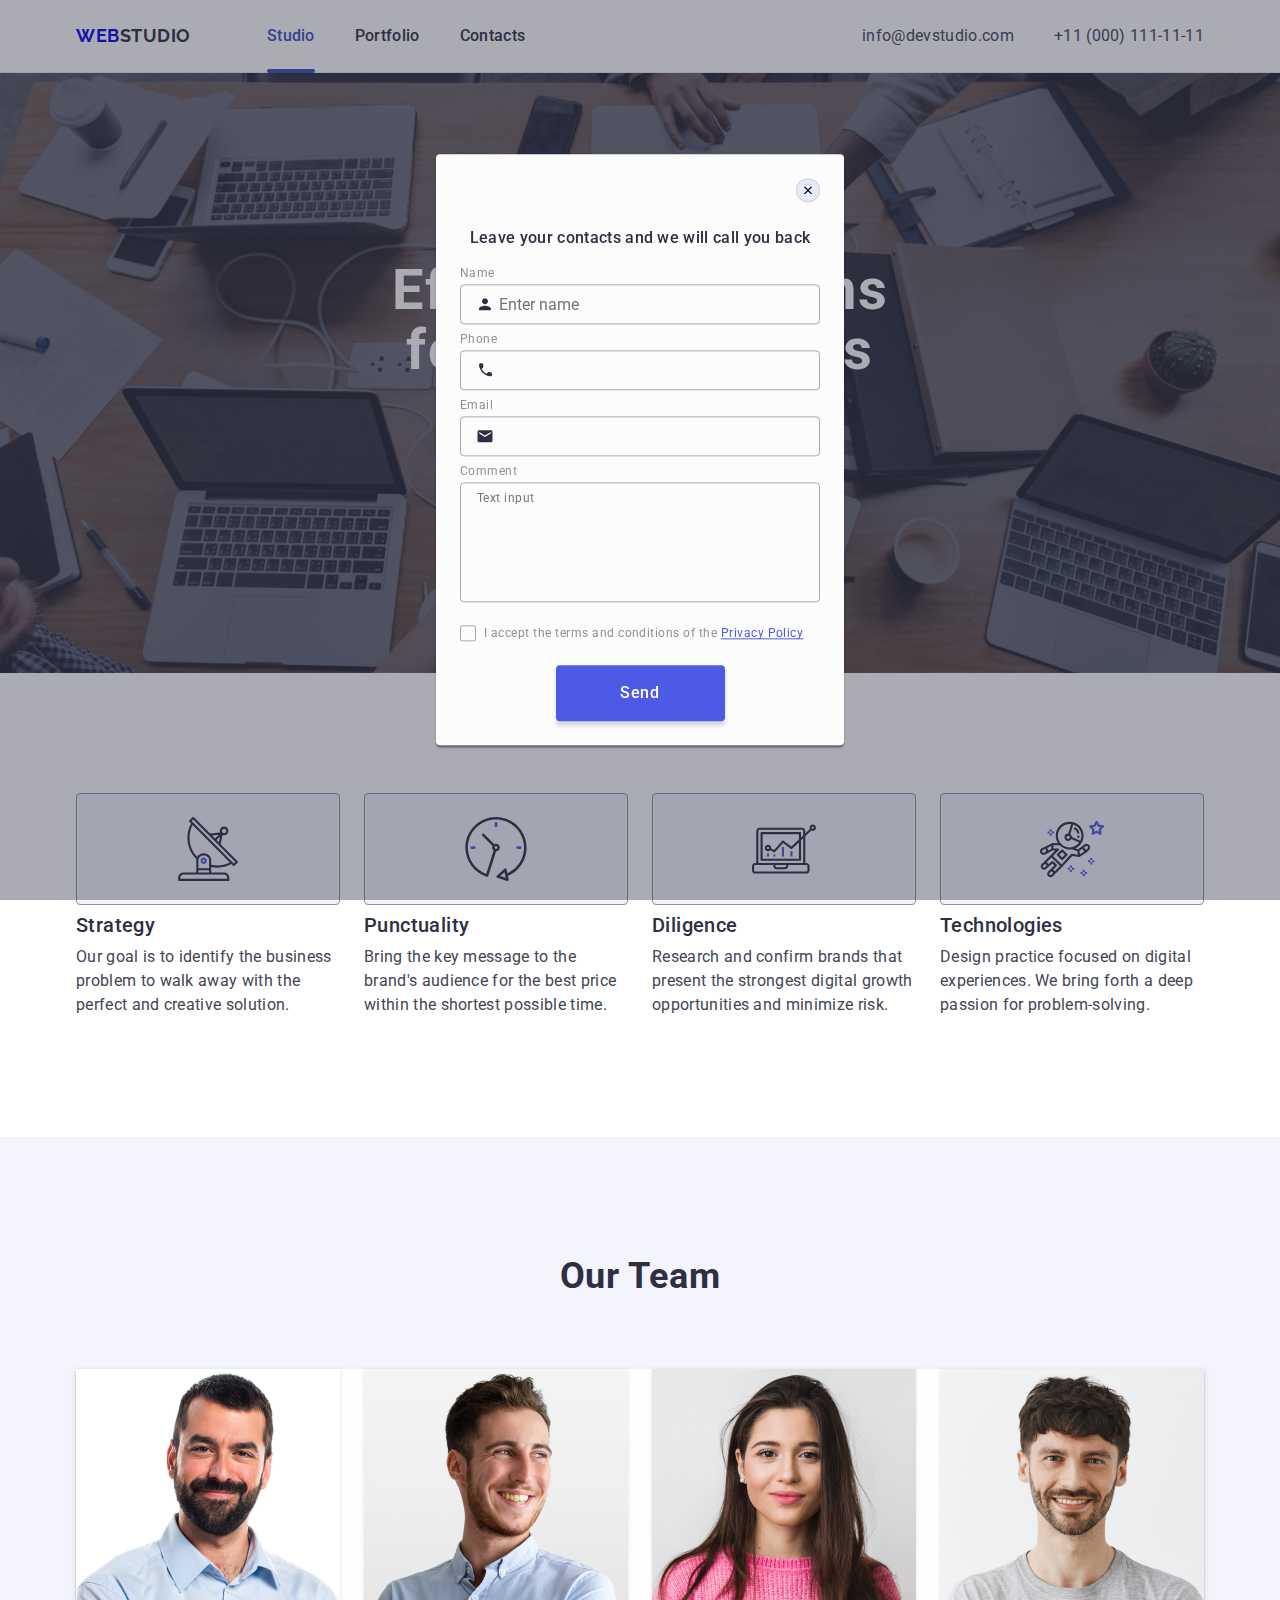
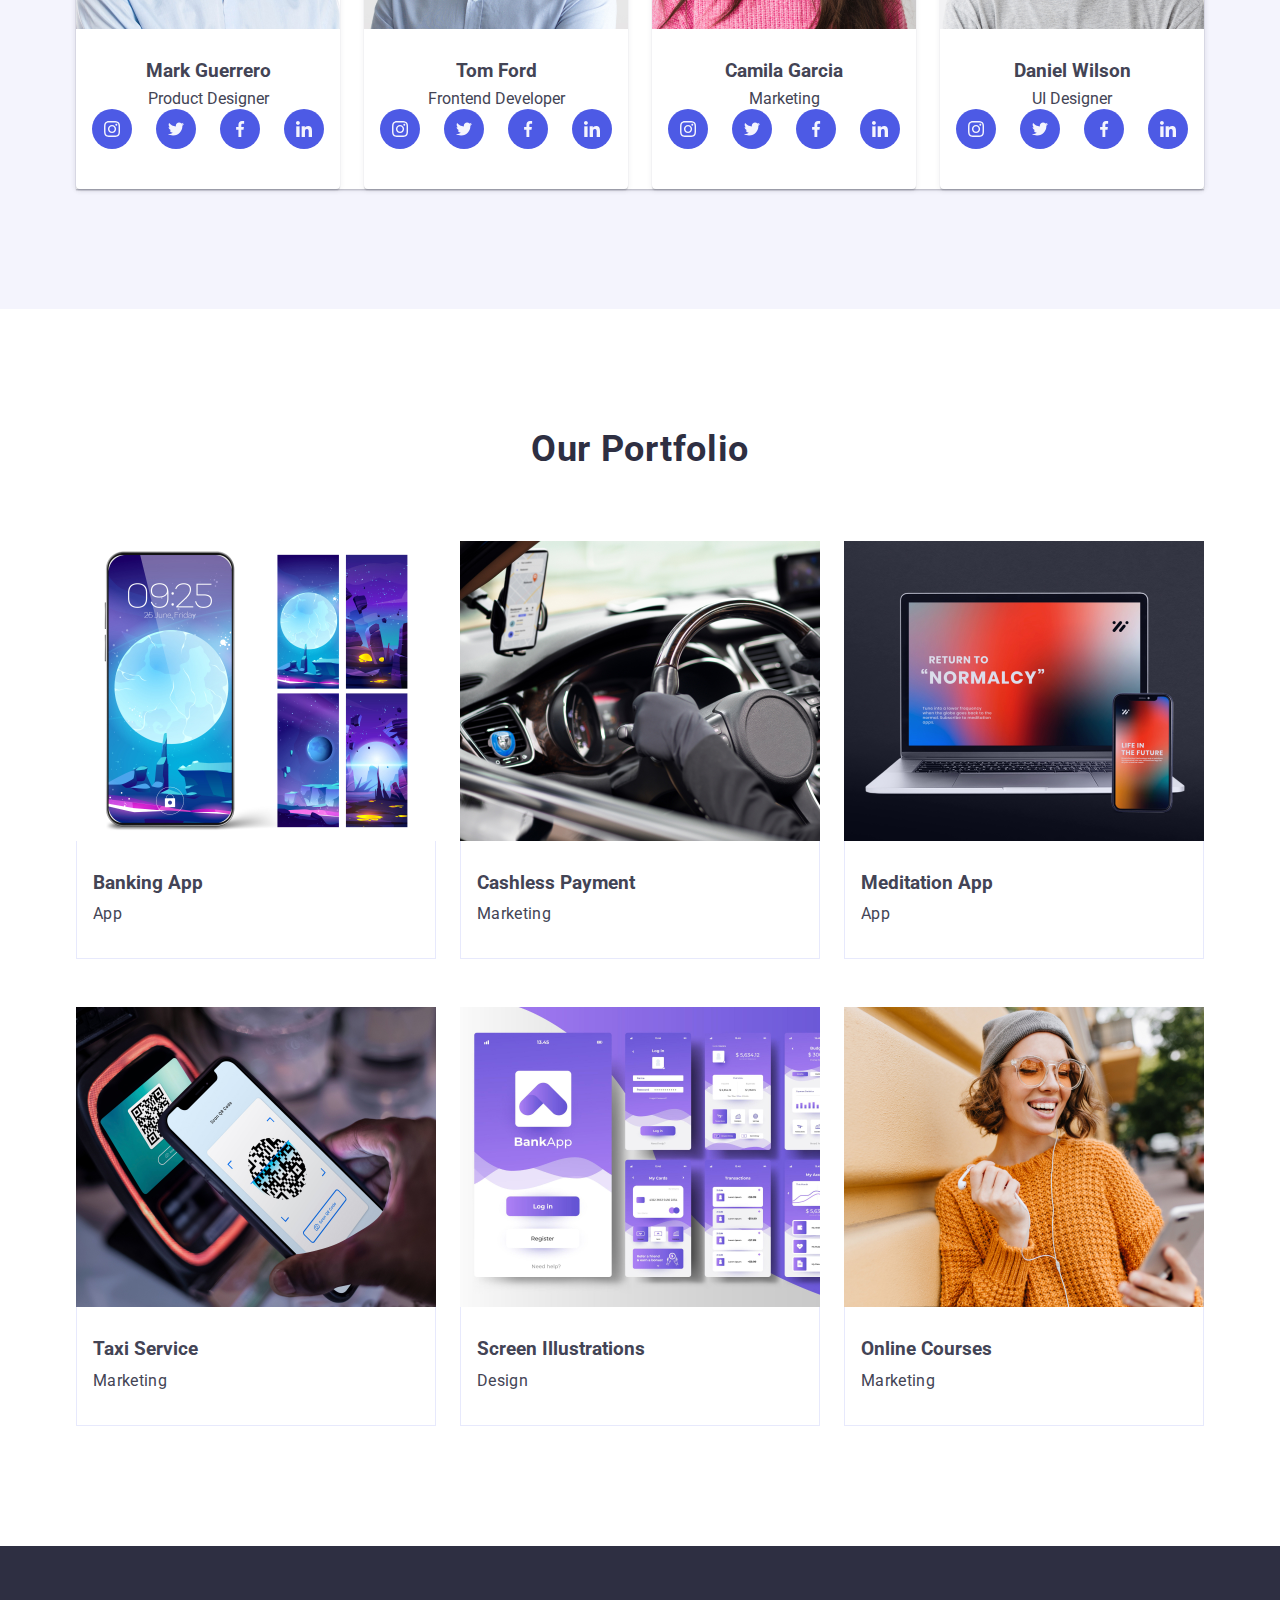
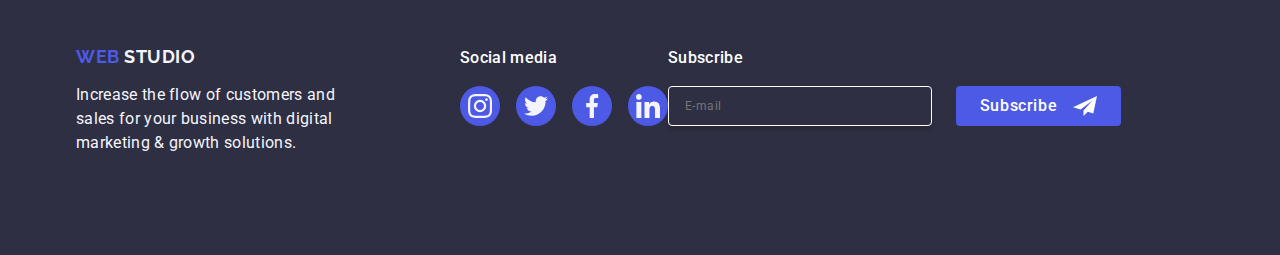
==== index.html @ 5cc7079e "Initial commit" ====
<!DOCTYPE html>
<html lang="en">
<head>
    <meta charset="UTF-8">
    <meta name="viewport" content="width=device-width, initial-scale=1.0">
    <title>WebStudio</title>
    <link rel="stylesheet" href="https://cdn.jsdelivr.net/npm/modern-normalize@2.0.0/modern-normalize.min.css">
    <link rel="stylesheet" href="https://cdnjs.cloudflare.com/ajax/libs/modern-normalize/2.0.0/modern-normalize.min.css"
        integrity="sha512-4xo8blKMVCiXpTaLzQSLSw3KFOVPWhm/TRtuPVc4WG6kUgjH6J03IBuG7JZPkcWMxJ5huwaBpOpnwYElP/m6wg=="
        crossorigin="anonymous" referrerpolicy="no-referrer" />
        <link rel="stylesheet" href="https://cdnjs.cloudflare.com/ajax/libs/modern-normalize/2.0.0/modern-normalize.min.css"
            integrity="sha512-4xo8blKMVCiXpTaLzQSLSw3KFOVPWhm/TRtuPVc4WG6kUgjH6J03IBuG7JZPkcWMxJ5huwaBpOpnwYElP/m6wg=="
            crossorigin="anonymous" referrerpolicy="no-referrer" />
    <link rel="stylesheet" href="./css/styles.css">
    <link rel="preconnect" href="https://fonts.googleapis.com">
    <link rel="preconnect" href="https://fonts.gstatic.com" crossorigin>
    <link href="https://fonts.googleapis.com/css2?family=Raleway:wght@700&family=Roboto:wght@400;500;700&display=swap"
        rel="stylesheet">
</head>
<body>
    <header class="header">
        <div class="container header-container">
        <nav class="header-navigation">
            <a class="logo" href="./index.html">Web<span class="header-logo">Studio</span></a>
            <ul class="nav-list">
                <li><a  class="nav-link current" href="./index.html">Studio</a></li>
                <li><a class="nav-link" href="">Portfolio</a></li>
                <li><a class="nav-link" href="">Contacts</a></li>
            </ul>
        </nav>
        <address class="address">
            <ul class="address-list">
                <li><a class="address-link" href="mailto:info@devstudio.com">info@devstudio.com</a></li>
                <li><a class="address-link" href="tel:+110001111111">+11 (000) 111-11-11</a></li>
            </ul>
        </address>
    </div>
    </header>

    <main>
    <section class="hero">
        <div class="container">
            <h1 class="hero-title">Effective Solutions
                 for Your Business</h1>
            <button type="button" style="cursor: pointer;" class="hero-button">Order Service</button>
            </div>
    </section>
    <section class="features">
        <div class="container">
    <h2 class="visually-hidden">Features</h2>
    <!--Compani discription-->
        <ul class="features-list">
            <li class="features-item">
                <div class="features-icon">
                <svg class="icon-features" width="64" height="64">
                    <use href="./images/icomoon/icons.svg#icon-antenna-1">
                    </use>
                </svg>
                </div>
                <h3 class="features-subtitle">Strategy</h3>
                <p class="features-item-text">Our goal is to identify the business
                problem to walk away with the perfect and creative solution.</p>
            </li>
        
            <li class="features-item">
                <div class="features-icon">
                     <svg class="icon-features" width="64" height="64">
                     <use href="./images/icomoon/icons.svg#icon-clock-1">
                     </use>
                     </svg>
                </div>
                <h3 class="features-subtitle">Punctuality</h3>
                <p class="features-item-text">Bring the key message to the brand's audience for the best price within the shortest possible time.</p>
            </li>
            <li class="features-item">
                <div class="features-icon">
                      <svg class="icon-features" width="64" height="64">
                     <use href="./images/icomoon/icons.svg#icon-diagram-1">
                     </use>
                     </svg>
                </div>
                <h3 class="features-subtitle">Diligence</h3>
                <p class="features-item-text">Research and confirm brands that present the strongest digital growth opportunities and minimize risk.</p>
            </li>
            <li class="features-item">
                <div class="features-icon">
                    <svg class="icon-features" width="64" height="64">
                <use href="./images/icomoon/icons.svg#icon-astronaut-1">
                </use>
            </svg>
            </div>
            <h3 class="features-subtitle">Technologies</h3>
        <p class="features-item-text">Design practice focused on digital experiences. We bring forth a deep passion for problem-solving.</p>
    </li>
    </ul>
    </div>
    </section>

    <section class="our-team" >
        <div class="container">
    <h2 class="our-team-subtitle">Our Team</h2>
    <ul class="team-list">
    <li class="team-item"> 
        <img src="./images/img1.jpg" 
        alt="product-designer" 
        width=264
        class="team-image">
        <div class="ot-title">
    <h3 class="team-subtitle">Mark Guerrero</h3>
    <p class="team-text">Product Designer</p>
    <ul class="our-team-icon">
        <li class="link-icon">
            <a class="icon" href="">
                <svg class="team-icon" width="16" height="16">
                    <use class="team-icon-wrap" href="./images/icomoon/icons.svg#icon-instagram">
                    </use>
                </svg>
            </a>
        </li>
        <li class="link-icon">
            <a class="icon" href="">
                <svg class="team-icon" width="16" height="16">
                    <use class="team-icon-wrap" href="./images/icomoon/icons.svg#icon-twitter-21">
                    </use>
                </svg>
            </a>
        </li>
        <li class="link-icon">
            <a class="icon" href="">
                <svg class="team-icon" width="16" height="16">
                    <use class="team-icon-wrap" href="./images/icomoon/icons.svg#icon-facebook">
                    </use>
                </svg>
            </a>
        </li>
        <li class="link-icon">
            <a class="icon" href="">
                <svg class="team-icon" width="16" height="16">
                    <use class="team-icon-wrap" href="./images/icomoon/icons.svg#icon-linkedin">
                    </use>
                </svg>
            </a>
        </li>
        
    </ul>
        </div>
    </li>
    <li class="team-item">
         <img src="./images/img2.jpg" 
         alt="frontend-developer"
          width=264
          class="team-image">
        <div class="ot-title">
        <h3 class="team-subtitle">Tom Ford</h3>
        <p class="team-text">Frontend Developer</p>
        <ul class="our-team-icon">
            <li class="link-icon">
                <a class="icon" href="">
                    <svg class="team-icon" width="16" height="16">
                        <use class="team-icon-wrap" href="./images/icomoon/icons.svg#icon-instagram">
                        </use>
                    </svg>
                </a>
            </li>
            <li class="link-icon">
                <a class="icon" href="">
                    <svg class="team-icon" width="16" height="16">
                        <use class="team-icon-wrap" href="./images/icomoon/icons.svg#icon-twitter-21">
                        </use>
                    </svg>
                </a>
            </li>
            <li class="link-icon">
                <a class="icon" href="">
                    <svg class="team-icon" width="16" height="16">
                        <use class="team-icon-wrap" href="./images/icomoon/icons.svg#icon-facebook">
                        </use>
                    </svg>
                </a>
            </li>
            <li class="link-icon">
                <a class="icon" href="">
                    <svg class="team-icon" width="16" height="16">
                        <use class="team-icon-wrap" href="./images/icomoon/icons.svg#icon-linkedin">
                        </use>
                    </svg>
                </a>
            </li>
        </ul>
        </div>
    </li>
    <li class="team-item"> 
        <img src="./images/img3.jpg" 
        alt="marketing"
         width=264
         class="team-image">
        <div class="ot-title">
        <h3 class="team-subtitle">Camila Garcia</h3>
        <p class="team-text">Marketing</p>
        <ul class="our-team-icon">
            <li class="link-icon">
                <a class="icon" href="">
                    <svg class="team-icon" width="16" height="16">
                        <use class="team-icon-wrap" href="./images/icomoon/icons.svg#icon-instagram">
                        </use>
                    </svg>
                </a>
            </li>
            <li class="link-icon">
                <a class="icon" href="">
                    <svg class="team-icon" width="16" height="16">
                        <use class="team-icon-wrap" href="./images/icomoon/icons.svg#icon-twitter-21">
                        </use>
                    </svg>
                </a>
            </li>
            <li class="link-icon">
                <a class="icon" href="">
                    <svg class="team-icon" width="16" height="16">
                        <use class="team-icon-wrap" href="./images/icomoon/icons.svg#icon-facebook">
                        </use>
                    </svg>
                </a>
            </li>
            <li class="link-icon">
                <a class="icon" href="">
                    <svg class="team-icon" width="16" height="16">
                        <use class="team-icon-wrap" href="./images/icomoon/icons.svg#icon-linkedin">
                        </use>
                    </svg>
                </a>
            </li>
        </ul>
        </div>
    </li>
    
    <li class="team-item">
         <img src="./images/img4.jpg"
          alt="ui-designer" 
          width=264
          class="team-image">
        <div class="ot-title">
        <h3 class="team-subtitle">Daniel Wilson</h3>
        <p class="team-text">UI Designer</p>
        <ul class="our-team-icon">
            <li class="link-icon">
                <a class="icon" href="">
                    <svg class="team-icon" width="16" height="16">
                        <use class="team-icon-wrap" href="./images/icomoon/icons.svg#icon-instagram">
                        </use>
                    </svg>
                </a>
            </li>
            <li class="link-icon">
                <a class="icon" href="">
                    <svg class="team-icon" width="16" height="16">
                        <use class="team-icon-wrap" href="./images/icomoon/icons.svg#icon-twitter-21">
                        </use>
                    </svg>
                </a>
            </li>
            <li class="link-icon">
                <a class="icon" href="">
                    <svg class="team-icon" width="16" height="16">
                        <use class="team-icon-wrap" href="./images/icomoon/icons.svg#icon-facebook">
                        </use>
                    </svg>
                </a>
            </li>
            <li class="link-icon">
                <a class="icon" href="">
                    <svg class="team-icon" width="16" height="16">
                        <use class="team-icon-wrap" href="./images/icomoon/icons.svg#icon-linkedin">
                        </use>
                    </svg>
                </a>
            </li>
        </ul>
        </div>
    </li>
</ul>
</div>
    </section>

<section class="our-portfolio">
    <div class="container">
    <h2 class="our-portfolio-subtitle">Our Portfolio</h2>
    <ul class="portfolio-list">
        <li class="portfolio-item">
            <div class="overlay-payment">
            <img src="./images/img-1.jpg" 
            alt="app1" width=360 height=300 class="portfolio-image">
            <p class="overlay">
            14 Stylish and User-Friendly App Design Concepts · Task Manager App · Calorie Tracker App · 
            Exotic Fruit Ecommerce App ·
            Cloud Storage App
            </p>
            </div>
            <div class="op-title">
            <h3 class="portfolio-subtitle">Banking App</h3>
            <p class="portfolio-text">App</p>
            </div>
        </li>
        <li class="portfolio-item">
            <div class="overlay-payment">
            <img src="./images/img-2.jpg"
             alt="marketing1" width=360 height=300 class="portfolio-image">
             <p class="overlay">
                14 Stylish and User-Friendly App Design Concepts · Task Manager App · Calorie Tracker App ·
                Exotic Fruit Ecommerce App ·
                Cloud Storage App
            </p>
            </div>
             <div class="op-title">
             <h3 class="portfolio-subtitle">Cashless Payment</h3>
            <p class="portfolio-text">Marketing</p>
            </div>
        </li>
        <li class="portfolio-item">
        <div class="overlay-payment">
            <img src="./images/img-3.jpg" alt="app2" 
            width=360 height=300 class="portfolio-image">
            <p class="overlay">
                14 Stylish and User-Friendly App Design Concepts · Task Manager App · Calorie Tracker App ·
                Exotic Fruit Ecommerce App ·
                Cloud Storage App
            </p>
            </div>
            <div class="op-title">
            <h3 class="portfolio-subtitle">Meditation App</h3>
            <p class="portfolio-text">App</p>
            </div>
        </li>
        <li class="portfolio-item">
            <div class="overlay-payment">
            <img src="./images/img-4.jpg" alt="marketing2"
             width=360 height=300 class="portfolio-image">
             <p class="overlay">
            14 Stylish and User-Friendly App Design Concepts · Task Manager App · Calorie Tracker App ·
            Exotic Fruit Ecommerce App ·
            Cloud Storage App
        </p>
        </div>
             <div class="op-title">
             <h3 class="portfolio-subtitle">Taxi Service</h3>
            <p class="portfolio-text">Marketing</p>
            </div>
        </li>
        <li class="portfolio-item">
            <div class="overlay-payment">
            <img src="./images/img-5.jpg" 
            alt="design" width=360 height=300 class="portfolio-image">
            <p class="overlay">
            14 Stylish and User-Friendly App Design Concepts · Task Manager App · Calorie Tracker App ·
            Exotic Fruit Ecommerce App ·
            Cloud Storage App
        </p>
        </div>
            <div class="op-title">
            <h3 class="portfolio-subtitle">Screen Illustrations</h3>
            <p class="portfolio-text">Design</p>
        </div>
        </li>
        <li class="portfolio-item">
            <div class="overlay-payment">
            <img src="./images/img.jpg"
             alt="marketing3" width=360 height=300 class="portfolio-image">
             <p class="overlay">
            14 Stylish and User-Friendly App Design Concepts · Task Manager App · Calorie Tracker App ·
            Exotic Fruit Ecommerce App ·
            Cloud Storage App
        </p>
        </div>
             <div class="op-title">
             <h3 class="portfolio-subtitle">Online Courses</h3>
            <p class="portfolio-text">Marketing</p>
        </div>
        </li>
    </ul>
    </div>
</section>
    </main>

    <footer class="footer">
        <div class="container footer-container">
            <div class="f-container">
        <a href="./index.html" 
        class="footer-logo">Web <span class="footer-logo-web">Studio</span></a>
        <p class="footer-text">Increase the flow of customers 
            and sales for your business with 
            digital marketing & growth solutions.</p>
            </div>
<div class="container-footer">
    <p class="footer-text-two">Social media</p>
    <ul class="footer-list">
        <li class="footer-item">
            <a class="footer-item-icon" href="">
<svg class="footer-icon" width="24" height="24">
    <use href="./images/icomoon/icons.svg#icon-instagram">
    </use>
</svg>
 </a>
</li>
    <li class="footer-item">
        <a class="footer-item-icon" href="">
            <svg class="footer-icon" width="24" height="24">
                <use href="./images/icomoon/icons.svg#icon-twitter-21">
                </use>
            </svg>
        </a>
    </li>
        <li class="footer-item">
            <a class="footer-item-icon" href="">
                <svg class="footer-icon" width="24" height="24">
                    <use href="./images/icomoon/icons.svg#icon-facebook">
                    </use>
                </svg>
            </a>
        </li>
            <li class="footer-item">
                <a class="footer-item-icon" href="">
                    <svg class="footer-icon" width="24" height="24">
                        <use href="./images/icomoon/icons.svg#icon-linkedin">
                        </use>
                    </svg>
                </a>
            </li>

    </ul>
</div>
<div class="footer-subscribe">
    <p class="footer-text-three">Subscribe</p>
    <form class="footer-form">
        <label for="email" class="footer-label">
            <input 
            type="email"
            name="email"
            class="footer-input"
            id="email"
            placeholder="E-mail">
        </label>
        <button type="submit" class="footer-btn">Subscribe
            <svg class="footer-frame-icon" width="24" height="24">
                <use href="./images/icomoon/icons.svg#icon-Frame-3"></use>
            </svg>
        </button>
    </form>
</div>
</div>
    </footer>
<div class="backdrop is-open">
    <div class="modal">
        <button type="button" class="modal-close">
            <svg class="modal-close-icon" width="8" height="8">
                <use href="./images/icomoon/icons.svg#icon-close">
                </use>
            </svg>
        </button>
        <p class="modal-title title">Leave your contacts and we will call you back</p>
        <form class="modal-form">
            <div class="modal-field">
            <label for="user-name" class="modal-label">Name</label>
            <div class="modal-field-wrap">
            <input 
            type="text" 
            name="user-name" 
            class="modal-input" 
            placeholder="Enter name"
            required
            id="user-name"
            />
            <svg class="modal-icon" width="18" height="24">
                <use href="./images/icomoon/icons.svg#icon-person"></use>
            </svg>
            </div>
        </div>
        <div class="modal-field">
            <label for="tel" class="modal-label">Phone</label>
            <div class="modal-field-wrap">
            <input 
             type="text" 
            name="user-tel" 
            class="modal-input" 
            required
            id="tel"
            />
            <svg class="modal-icon" width="18" height="24">
                <use href="./images/icomoon/icons.svg#icon-phone"></use>
            </svg>
            </div>
            </div>
            <div class="modal-field">
                <label for="email" class="modal-label">Email</label>
            <div class="modal-field-wrap">
                <input 
            type="email" 
            name="user-email" 
            class="modal-input" 
            id="user-email"
            />
            <svg class="modal-icon" width="18" height="24">
                <use href="./images/icomoon/icons.svg#icon-email"></use>
            </svg>
            </div>
            </div>
                <div class="modal-field-textarea">
                <label for="user-comment" class="modal-label">Comment</label>
                <textarea 
                name="user-comment"
                 id="user-comment" 
                 class="modal-text"
                 placeholder="Text input"
                 ></textarea>
            </div>
            <div class="modal-field-checkbox">
            <input 
            type="checkbox"
            name="user-privacy"
            id="user-privacy"
            value="true"
            class="modal-check visually-hidden"
            />
            <label for="user-privacy" class="modal-check-text"
            > <span class="modal-check-span">
                <svg class="check-icon" width="10" height="8">
                    <use href="./images/icomoon/icons.svg#icon-Vector"></use>
                </svg>
            </span>I accept the terms and conditions of the 
            <a class="text-privacy" href="">Privacy Policy</a>
            </label>
            </div >
            <button type="submit" class="modal-btn">Send</button>
        </form>


    </div>
</div>


</body>
</html>
---- css/styles.css ----
body{
font-family:"Roboto", sans-serif;
color: #434455;
background-color: #fff;
min-height: 100vh;
    display: flex;
    flex-direction: column;
}

a{
    text-decoration: none;
}

ul, ol{
list-style:none;
margin-top: 0;
margin-bottom: 0;
padding-left: 0;
}

p, h1,h2,h3,h4,h5,h6 {
margin-top: 0;
margin-bottom: 0;
}

button{
    cursor: pointer;
}



main {
    flex-grow: 1;
}
.container{
    width: 1158px;
    padding:0 15px;
    margin: 0 auto;
}

.header-container{
    display: flex;
}
.header{
    border-bottom: 1px solid #e7e9fc;
    box-shadow: 0 1px 6px 0 rgba(46, 47, 66, 0.08), 0 1px 1px 0 rgba(46, 47, 66, 0.16), 0 2px 1px 0 rgba(46, 47, 66, 0.08);
     background: #fff;
}

.header-navigation{
display: flex;
align-items: center;
flex-grow: 1;

}
.header .container{
    display: flex;
    justify-content: space-between;
    align-items:center;
}

.logo{
    font-weight: 700;
        font-size: 18px;
        line-height: 1.17;
        letter-spacing: 0.03em;
        text-transform: uppercase;
        text-decoration: none;
    font-family: "Raleway", sans-serif;
    margin-right: 76px;
}

.logo::after{
width: 100%;
position: absolute;
bottom: -1px;
content: "";
}
.nav-list{
    display: flex;
    gap: 40px;
}
.header-logo {
color: #2e2f42;
margin-right: auto;
}


.current::after{
content: '';
    position: absolute;
    left: 0;
    bottom: -1px;
    width: 100%;
    height: 4px;
    border-radius: 2px;
    background-color: #404bbf;
}

.nav-link{
    font-weight: 500;
        font-size: 16px;
        line-height: 1.5;
        letter-spacing: 0.02em;
        color: #2e2f42;
        padding: 24px 0;
        display: block;
        transition:color 250ms cubic-bezier(0.4, 0, 0.2, 1);
}

.current {
    color: #404bbf;
    position: relative;
}

.nav-link:hover,
.nav-link:focus{
    color: #404bbf;;
}
    
.address{
    font-style: normal;
    margin-left: auto;
}

.address-list{
    display: flex;
    gap: 40px;
}
.address-link{
    font-weight: 400;
        font-size: 16px;
        line-height: 1.5;
        letter-spacing: 0.02em;
        color: #434455;
        transition: color 250ms cubic-bezier(0.4, 0, 0.2, 1);
}

.address-link:hover,
.address-link:focus{
    color: #404bbf;
}
.hero{
background: #2e2f42;
margin: 0 auto;
padding: 188px 0;
    background-color: #2a2a2a;
    background-image: linear-gradient(
            rgba(46,47,66,0.7),
            rgba(46, 47,66,0.7)),
    url(../images/people-office\ 1.jpg);
    background-repeat: no-repeat;
    background-position:center;
    background-size: cover;
    max-width: 1440px;
}

.hero-title{
    font-weight: 700;
        font-size: 56px;
        line-height: 1.07;
        letter-spacing: 0.02em;
        text-align: center;
        color: #fff;
        margin-left: auto;
        margin-right: auto;
        max-width: 496px;
        margin-bottom: 48px;
}
.hero-button{
    font-family: "Roboto", sans-serif;
    font-weight: 500;
        font-size: 16px;
    line-height: 1.5;
    letter-spacing: 0.04em;
    color: #fff;
    background-color: #4d5ae5;
    border-radius: 4px;
    margin-left: auto;
    margin-right: auto;
    display: block; 
    min-width: 169px;
     height: 56px;
    border: none;
    transition:background-color 250ms cubic-bezier(0.4, 0, 0.2, 1);

}

.hero-button:hover,
.hero-button:focus{
    background-color: #404BBF
}

.features{
padding: 120px 0 120px;
}

.visually-hidden{
    position: absolute;
        width: 1px;
        height: 1px;
        margin: -1px;
        border: 0;
        padding: 0;
        white-space: nowrap;
        clip-path: inset(100%);
        clip: rect(0 0 0 0);
        overflow: hidden;
}
.features-list {
    display: flex;
    gap: 24px;
   
    
}

.features-item {
    width: calc((100% - 72px) /4);
    background: #fff;
}

.features-icon{
display: flex;
    align-items: center;
    justify-content: center;
border: 1px solid #8e8f99;
    border-radius: 4px;
    width: 264px;
    height: 112px;
    background: #f4f4fd;
    margin-bottom: 8px;
    display: flex;
    transition: background-color;
}

.icon-features {
   
}

.features-subtitle {
    font-weight: 500;
        font-size: 20px;
        line-height: 1.2;
        letter-spacing: 0.02em;
        color: #2e2f42;
        margin-bottom: 8px;
        
}

.features-item-text {
    font-weight: 400;
        font-size: 16px;
        line-height: 1.5;
        letter-spacing: 0.02em;
        color: #434455;

}




.our-team{  
    padding: 120px 0;
    background: #f4f4fd;
}

.our-team-subtitle{
    font-weight: 700;
        font-size: 36px;
        line-height: 1.11;
        letter-spacing: 0.02em;
        text-align: center;
        color: #2e2f42;
        text-transform: capitalize;
        margin-bottom: 72px;
}
.team-list {
display: flex;
gap: 24px;
box-shadow: 0 2px 1px 0 rgba(46, 47, 66, 0.08), 0 1px 1px 0 rgba(46, 47, 66, 0.16), 0 1px 6px 0 rgba(46, 47, 66, 0.08);
    background: #fff;

}

.team-item {
     border-radius: 0 0 4px 4px;
    flex-basis: calc((100% - 72px) / 4);
    box-shadow: 0 2px 1px 0 rgba(46, 47, 66, 0.08), 0 1px 1px 0 rgba(46, 47, 66, 0.16), 0 1px 6px 0 rgba(46, 47, 66, 0.08);
        background: #fff;
    
       
}

.ot-title {
    padding: 32px 0;
}
img {
    display: block;
}
.team-image {
margin: 0 auto;

}

.team-subtitle {
        text-align: center;
        margin-bottom: 8px;
}

.team-text {
        text-align: center;
}

.our-team-icon{
display: flex;
    gap: 24px;
      margin-bottom: 8px;
    display: flex;
        align-items: center;
        justify-content: center;
        flex-direction: row;
}


.link-icon{
width: 40px;
height: 40px;
display: flex;

}

.icon{
width: 100%;
height: 100%;
border-radius: 50%;
color: #F4F4FD;
background-color: #4d5ae5;
position: relative;
display: flex;
    justify-content: center;
    align-items: center;
   transition:background-color 250ms cubic-bezier(0.4, 0, 0.2, 1);
}

.icon:hover  {background-color: #404bbf;
}
.icon:focus{background-color: #404bbf;}

.team-icon{
fill:#f4f4fd


}

.team-icon-wrap{
background-color: 250ms cubic-bezier(0.4, 0, 0.2, 1);
}



.our-portfolio {
   padding-top: 120px;
   padding-bottom: 120px;

}


.our-portfolio-subtitle{
    margin-bottom: 72px;
    font-weight: 700;
        font-size: 36px;
        line-height: 1.11111;
        letter-spacing: 0.02em;
        text-align: center;
        color: #2e2f42;
        text-transform: capitalize;
}

.portfolio-list {
  display: flex;
  flex-wrap: wrap;
column-gap: 24px;
row-gap: 48px;
}

.portfolio-item {
  width: calc((100% - 2 * 24px) / 3);
  position: relative;
  overflow: hidden;
  transition: box-shadow 250ms cubic-bezier(0.4, 0, 0.2, 1);
}

.portfolio-item:hover,
.portfolio-item:focus{
    box-shadow: 0px 1px 6px rgba(46, 47, 66, 0.08),
     0px 1px 1px rgba(46, 47, 66, 0.16), 0px 2px 1px rgba(46, 47, 66, 0.08);
     transform: translateY(0);
}

.overlay-payment{
    position: relative;
    overflow: hidden;
}

.overlay{
    color: #F4F4FD;
    background-color: #4d5ae5;
    position: absolute;
    top: 0;
   font-size: 16px;
   line-height: 1.5;
   letter-spacing: 0.02em;
    width: 100%;
    height: 100%;
    padding: 40px 32px;

    transform: translateY(100%);
    transition: transform 250ms cubic-bezier(0.4, 0, 0.2, 1);
}

.portfolio-item:hover .overlay{
    transform: translateY(0%);
}

.portfolio-image {
margin: 0 auto;
}

.op-title {
    padding: 32px 16px;
    border: 1px solid #e7e9fc;
    border-top: none;
    
}
.portfolio-subtitle {
        margin-bottom: 8px;
}

.portfolio-text {
    font-weight: 400;
        font-size: 16px;
        line-height: 1.5;
        letter-spacing: 0.02em;
        color: #434455;
        
}

.footer {
        padding-top: 100px;
        padding-bottom: 100px;
        background: #2e2f42;
      
}

.footer-container{
display: flex;
align-items: baseline;
}

.f-container{
    margin-right: 120px;
}
.footer-logo {
font-weight: 700;
    font-size: 18px;
    line-height: 1.17;
    letter-spacing: 0.03em;
    text-transform: uppercase;
    color: #4d5ae5;
    font-family: "Raleway", sans-serif;
    display: inline-block;
    margin-bottom: 16px;
}

.container-footer{
    width: 208px;
     height: 80px;
}

.footer-text-two{
    font-weight: 500;
        font-size: 16px;
        line-height: 1.5;
        letter-spacing: 0.02em;
        color: #fff;
        margin-bottom: 16px;
}

.footer-list{
display: flex;
gap: 16px;
list-style: none;
}

.footer-item{
width: 40px;
height: 40px;
transition: background-color(250ms) cubic-bezier(0.4, 0, 0.2, 1);
}

.footer-item-icon{
display: flex;
justify-content: center;
align-items: center;
border-radius: 50%;
color:#f4f4fd;
background-color:#4d5ae5;
width: 100%;
height: 100%;
}

.footer-item-icon:focus,
.footer-item-icon:hover{
    background-color:#31d0aa;
    transition:background-color 250ms cubic-bezier(0.4, 0, 0.2, 1);
}


.footer-icon{
fill: #f4f4fd;
}

.footer-logo-web {
    color: #F4F4FD;
}

.footer-text {
    font-weight: 400;
        font-size: 16px;
        line-height: 1.5;
        letter-spacing: 0.02em;
        color: #f4f4fd;
        max-width: 264px;
}

.footer-subscribe{

}

.footer-text-three{
margin-bottom: 16px;
font-weight: 500;
font-size: 16px;
line-height: 1.5;
letter-spacing: 0.02em;
color: #ffffff;

}

.footer-form{
display: flex;
gap: 24px;

}

.footer-label{

}

.footer-input{
width: 264px;
height: 40px;
border: 1px solid #ffffff;
background-color: transparent;
font-size: 12px;
line-height: 2;
letter-spacing: 0.04em;
padding-left: 16px;
box-shadow: 0px 4px 4px rgba(0, 0, 0, 0.15);
border-radius: 4px;
color: #ffffff;
}

.footer-btn{
font-family: "Roboto", sans-serif;
min-width: 165px;
height: 40px;
display: flex;
justify-content: center;
align-items: center;
font-size: 16px;
font-weight: 500;
line-height: 1.5;
letter-spacing: 0.04em;
color: #ffffff;
cursor: pointer;
background-color: #4D5AE5;
border: none;
border-radius: 4px;

}

.footer-frame-icon{
fill: #fff;
margin-left: 16px;
}





.backdrop{
    width: 100%;
    height: 100%;
    background: rgba(46, 47, 66, 0.4);
    position: fixed;
    top: 0;
    transition: opacity 250ms cubic-bezier(0.4, 0, 0.2, 1),
     visibility 250ms cubic-bezier(0.4, 0, 0.2, 1);
     opacity: 0;
     visibility: hidden;
     pointer-events: none;
}

.is-open{
    opacity: 1;
    visibility: visible;
    pointer-events: auto;
}
.modal{
    position: absolute;
    width: 408px;
    min-height: 584px;
    background: #fcfcfc;
    border-radius: 4px;
    top:50% ;
    left: 50%;
    transform: translate(-50%, -50%);
    padding: 72px 24px 24px 24px;
    box-shadow:0px 1px 1px rgba(0, 0, 0, 0.14),
        0px 1px 3px rgba(0, 0, 0, 0.12),
        0px 2px 1px rgba(0, 0, 0, 0.2);
    transition: transform 250ms cubic-bezier(0.4, 0, 0.2, 1);
}

.modal-close{
    position: absolute;
    margin-left: auto;
    top: 24px;
    right: 24px;
    border-radius: 50%;
    display: flex;
    align-items: center;
    justify-content: center;
    background-color: #e7e9fc;
    border: 1px solid rgba(0, 0, 0, 0.1);
    width: 24px;
    height: 24px;
    padding: 0;
    transition: background-color 250ms 
     cubic-bezier(0.4, 0, 0.2, 1),
     border 250ms cubic-bezier(0.4, 0, 0.2, 1);
}

.modal-close:hover,
.modal-close:focus{
    fill: #ffffff;
    background-color: #404bbf;
     border: none;
}

.modal-close-icon{
    transition: fill 250ms cubic-bezier(0.4, 0, 0.2, 1);
}

.modal-close-icon:hover,
.modal-close-icon:focus {
    fill: #ffffff
}


.modal-title{
    font-family: "Roboto", sans-serif;
    font-weight: 500;
        font-size: 16px;
        line-height: 1.5;
        letter-spacing: 0.02em;
        text-align: center;
        color: #2e2f42;
        margin-bottom: 16px;
}

.modal-field{
    margin-bottom: 8px;
}


.modal-input{
    width: 100%;
    height: 40px;
    border: 1px solid rgba(46, 47, 66, 0.4);
    border-radius: 4px;
    padding-left: 38px;
    background-color: transparent;
    outline: transparent;
    transition: border-color 250ms cubic-bezier(0.4, 0, 0.2, 1);
}

.modal-input:focus{
    border-color: #4d5ae5;;
}

.modal-input:focus + .modal-icon{
fill: #4d5ae5;
}

.modal-label{
    display: block;
    margin-bottom: 4px;
    font-weight: 400;
        font-size: 12px;
        line-height: 1.17;
        letter-spacing: 0.04em;
        color: #8e8f99;

}

.modal-field{
    margin-bottom: 8px;
}

.modal-field-textarea{
    margin-bottom: 16px;
}

.modal-field-checkbox{
    margin-bottom: 24px;
}

.modal-field-wrap {
    position: relative;
  
}

.modal-icon{
fill: #2e2f42;
position: absolute;
left: 16px;
top: 50%;
transform: translateY(-50%);
transition: fill 250ms cubic-bezier(0.4, 0, 0.2, 1);

}

.modal-text{
        border-radius: 4px;
        width: 100%;
        height: 120px;
        resize: none;
        font-size: 12px;
        line-height: 1.17;
        letter-spacing: 0.04em;
        color: rgba(46, 47, 66, 0.4);
        background-color: transparent;
        transition: border-color 250ms cubic-bezier(0.4, 0, 0.2, 1);
        border: 1px solid rgba(46, 47, 66, 0.4);
        padding: 8px 16px;
        outline: transparent;
        
}

.modal-text:focus{
    border-color: #4D5AE5;
}



.modal-check-text{
font-weight: 400;
    font-size: 12px;
    line-height: 1.17;
    letter-spacing: 0.04em;
    color: #8e8f99;
    align-items: center;
}

.modal-check-text span{
display: inline-flex;
width: 16px;
height: 16px;
border-radius: 2px;
border: 1px solid rgba(46, 47, 66, 0.4);
margin-right: 8px;
transition: background-color 250ms cubic-bezier(0.4, 0, 0.2, 1),
 border 250ms cubic-bezier(0.4, 0, 0.2, 1), 
 fill 250ms cubic-bezier(0.4, 0, 0.2, 1);
align-items: center;
justify-content: center;
fill: transparent;
}

.modal-check:checked + .modal-check-text
>.modal-check-span{
    background-color:#404bbf;
    border: none;
    fill:#F4F4FD;
}

.text-privacy{
    color:#4d5ae5;
    line-height: 1.4;
    text-decoration: underline;
    text-decoration-skip-ink: none;
       
}

.modal-btn {
    display: block;
    margin: 0 auto;
    align-items: flex-start;
    justify-content: flex-start;
    flex-direction: row;
    gap: 10px;
    border-radius: 4px;
    padding: 16px 32px;
    width: 169px;
    height: 56px;
    box-shadow: 0 4px 4px 0 rgba(0, 0, 0, 0.15);
    background: #4d5ae5;
    min-width: 169px;
    font-weight: 500;
    line-height: 1.5;
    letter-spacing: 0.04em;
    color: #ffffff;
    border: none;
    transition: background-color 250ms cubic-bezier(0.4, 0, 0.2, 1);
}
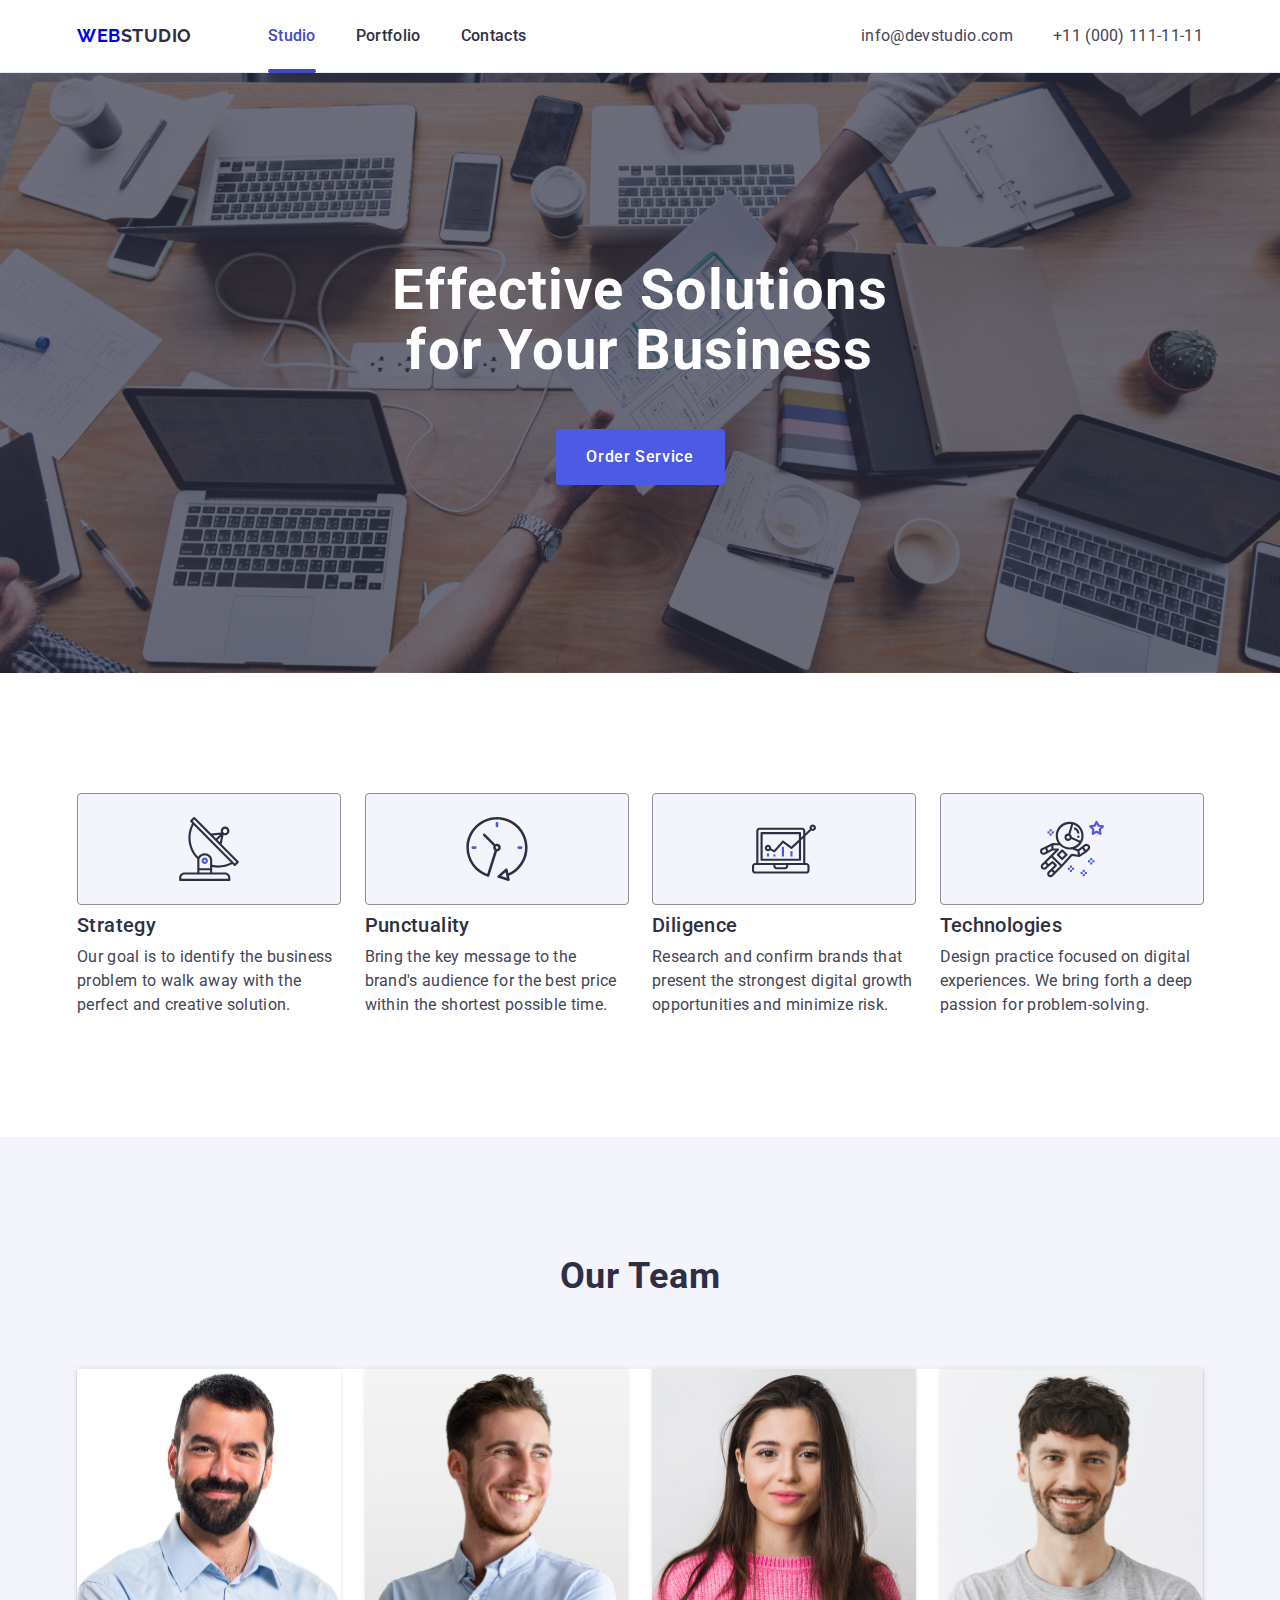
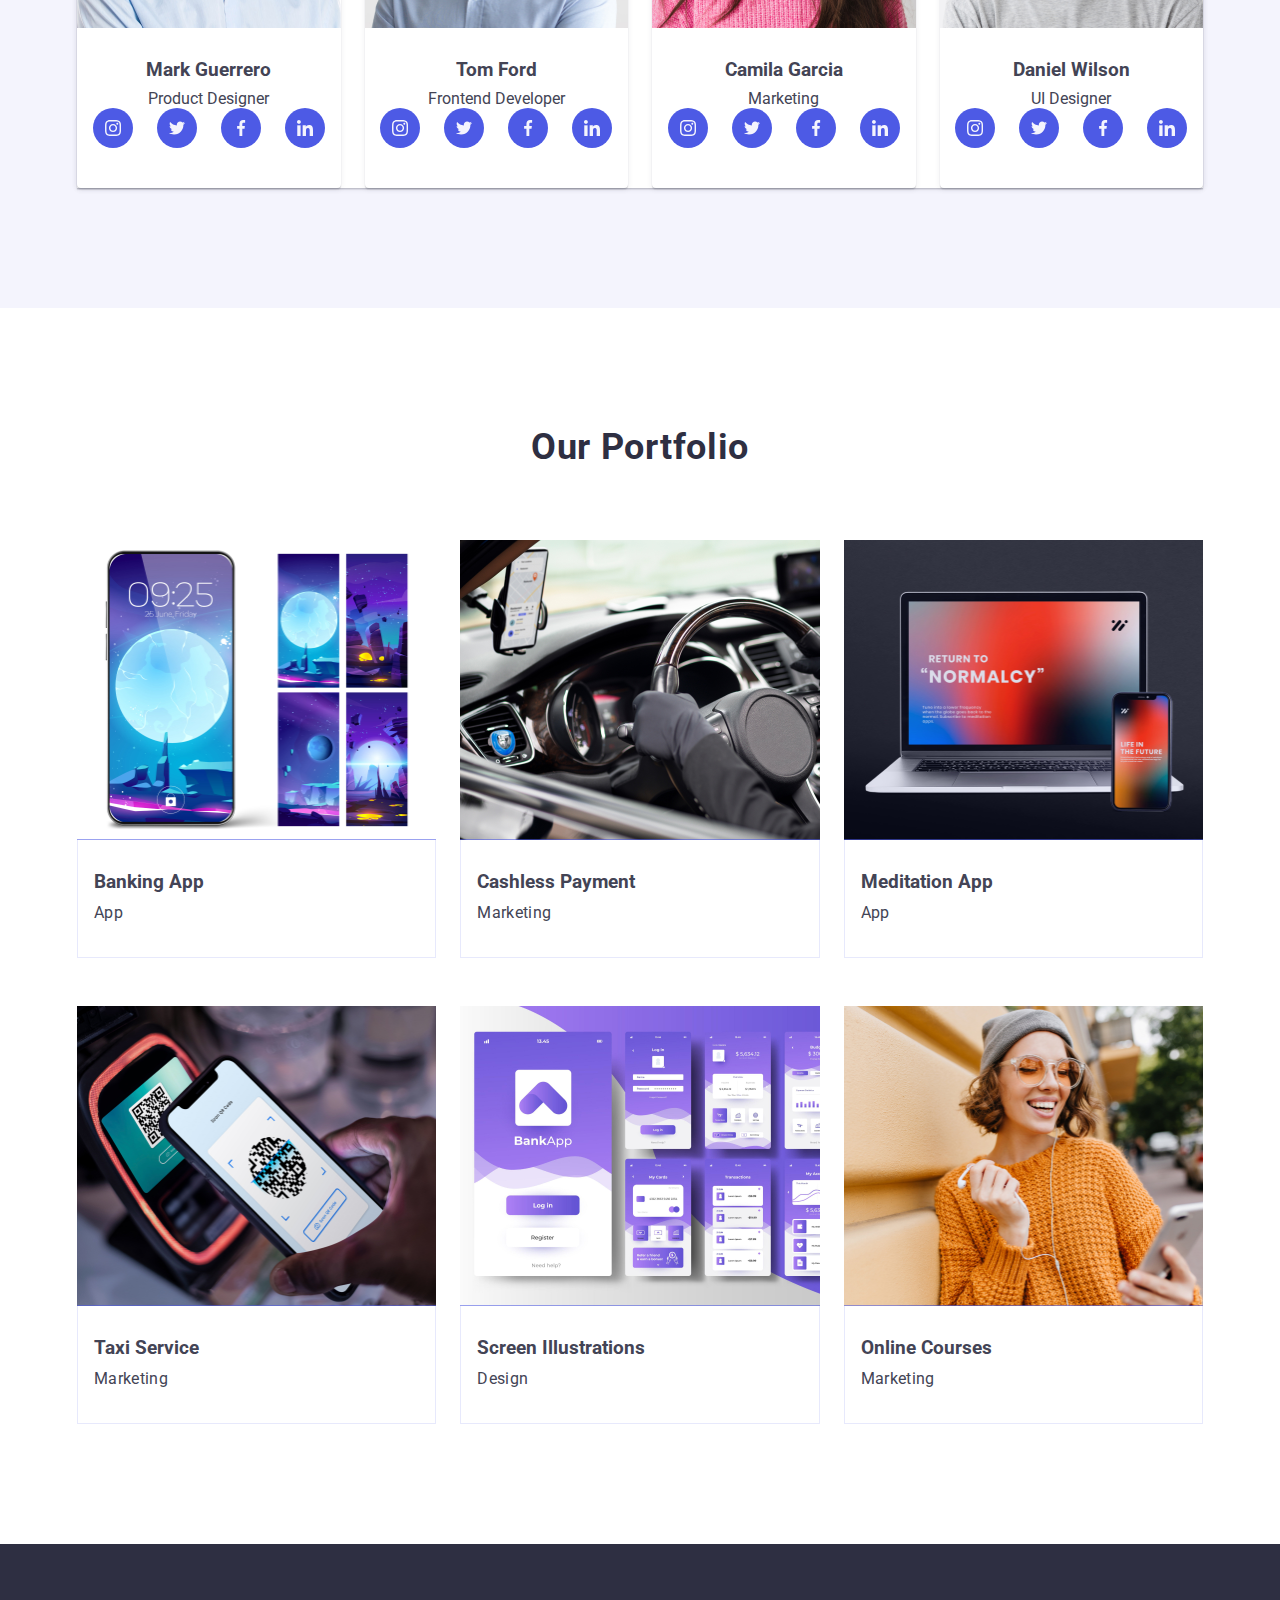
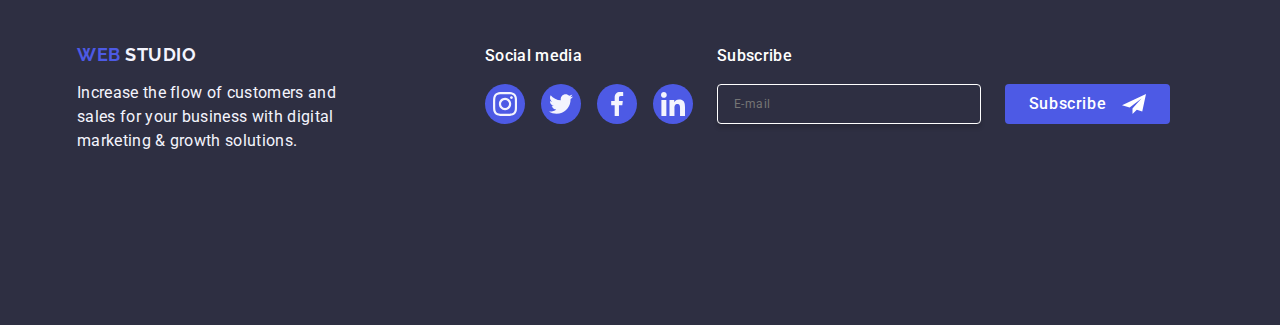
==== commit d2fb42ae: "add index file" ====
--- a/index.html
+++ b/index.html
@@ -34,6 +34,11 @@
                 <li><a class="address-link" href="tel:+110001111111">+11 (000) 111-11-11</a></li>
             </ul>
         </address>
+        <button type="button" class="open-menu-btn">
+            <svg width="24"  height="24">
+                <use href="./images/icomoon/icons.svg#icon-open_menu"></use>
+            </svg>
+        </button>
     </div>
     </header>
 
@@ -48,7 +53,7 @@
     <section class="features">
         <div class="container">
     <h2 class="visually-hidden">Features</h2>
-    <!--Compani discription-->
+    <!-- Compani discription -->
         <ul class="features-list">
             <li class="features-item">
                 <div class="features-icon">
@@ -97,7 +102,7 @@
     </section>
 
     <section class="our-team" >
-        <div class="container">
+        <div class="container container-narrow">
     <h2 class="our-team-subtitle">Our Team</h2>
     <ul class="team-list">
     <li class="team-item"> 
@@ -382,7 +387,7 @@
     </main>
 
     <footer class="footer">
-        <div class="container footer-container">
+        <div class="container container-narrow footer-container">
             <div class="f-container">
         <a href="./index.html" 
         class="footer-logo">Web <span class="footer-logo-web">Studio</span></a>
@@ -448,7 +453,7 @@
 </div>
 </div>
     </footer>
-<div class="backdrop is-open">
+<!-- <div class="backdrop is-open">
     <div class="modal">
         <button type="button" class="modal-close">
             <svg class="modal-close-icon" width="8" height="8">
@@ -534,7 +539,7 @@
 
 
     </div>
-</div>
+</div> -->
 
 
 </body>
--- a/css/styles.css
+++ b/css/styles.css
@@ -33,13 +33,28 @@
     flex-grow: 1;
 }
 .container{
-    width: 1158px;
-    padding:0 15px;
+    max-width: 320px;
+    padding:0 16px;
     margin: 0 auto;
+}
+
+@media screen and (min-width:768px) {
+    .container {
+         max-width: 768px;
+    }
+}
+
+@media screen and (min-width:1158px){
+.container {
+    max-width: 1158px; 
+    padding: 0 16px;
+}
 }
 
 .header-container{
     display: flex;
+    align-items: center;
+    justify-content: space-between;
 }
 .header{
     border-bottom: 1px solid #e7e9fc;
@@ -67,7 +82,7 @@
         text-transform: uppercase;
         text-decoration: none;
     font-family: "Raleway", sans-serif;
-    margin-right: 76px;
+    padding: 17px 0;
 }
 
 .logo::after{
@@ -77,8 +92,7 @@
 content: "";
 }
 .nav-list{
-    display: flex;
-    gap: 40px;
+    display: none;
 }
 .header-logo {
 color: #2e2f42;
@@ -86,69 +100,122 @@
 }
 
 
-.current::after{
-content: '';
-    position: absolute;
-    left: 0;
-    bottom: -1px;
-    width: 100%;
-    height: 4px;
-    border-radius: 2px;
-    background-color: #404bbf;
-}
-
-.nav-link{
-    font-weight: 500;
-        font-size: 16px;
-        line-height: 1.5;
-        letter-spacing: 0.02em;
-        color: #2e2f42;
-        padding: 24px 0;
-        display: block;
-        transition:color 250ms cubic-bezier(0.4, 0, 0.2, 1);
-}
-
-.current {
-    color: #404bbf;
-    position: relative;
-}
-
-.nav-link:hover,
-.nav-link:focus{
-    color: #404bbf;;
-}
+
     
 .address{
     font-style: normal;
     margin-left: auto;
-}
-
-.address-list{
-    display: flex;
-    gap: 40px;
-}
-.address-link{
-    font-weight: 400;
+    display: none;
+}
+
+.open-menu-btn{
+padding: 0;
+line-height: 0;
+background-color: transparent;
+cursor: pointer;
+border: none;
+}
+
+@media screen and (min-width:768px) {
+   
+    .address{
+        display: block;
+    }
+    .open-menu-btn{
+        display: none;
+    }
+    .logo{
+        margin-right: 120px;
+    }
+    .nav-list{
+        display: flex;
+        gap: 40px;
+    }
+    .current::after {
+            content: '';
+            position: absolute;
+            left: 0;
+            bottom: -1px;
+            width: 100%;
+            height: 4px;
+            border-radius: 2px;
+            background-color: #404bbf;
+        }
+    
+     .address {
+             display: block;
+         }
+    
+    .address-list{
+        display: flex;
+        flex-direction: column;
+        gap: 12px;
+    }
+
+     .address-link {
+               font-weight: 400;
+               font-size: 12px;
+               line-height: 1.16;
+               letter-spacing: 0.02em;
+               color: #434455;
+               transition: color 250ms cubic-bezier(0.4, 0, 0.2, 1);
+           }
+    
+      .address-link:hover,
+     .address-link:focus {
+               color: #404bbf;
+           }
+
+    .nav-link {
+            font-weight: 500;
+            font-size: 16px;
+            line-height: 1.5;
+            letter-spacing: 0.02em;
+            color: #2e2f42;
+            padding: 24px 0;
+            display: block;
+            transition: color 250ms cubic-bezier(0.4, 0, 0.2, 1);
+        }
+    
+    .current {
+            color: #404bbf;
+            position: relative;
+        }
+    
+    .nav-link:hover,
+    .nav-link:focus {
+            color: #404bbf;
+            ;
+        }
+}
+
+@media screen and (min-width:1158px) {
+    .logo{
+        margin-right: 76px;
+    }
+    .address-list{
+        flex-direction: row;
+        gap: 40px;
+    }
+    .address-link{
         font-size: 16px;
         line-height: 1.5;
-        letter-spacing: 0.02em;
-        color: #434455;
-        transition: color 250ms cubic-bezier(0.4, 0, 0.2, 1);
-}
-
-.address-link:hover,
-.address-link:focus{
-    color: #404bbf;
-}
+    }
+}
+
 .hero{
 background: #2e2f42;
 margin: 0 auto;
-padding: 188px 0;
+/* padding: 188px 0; */
+padding: 72px 0;
     background-color: #2a2a2a;
-    background-image: linear-gradient(
+    /* background-image: linear-gradient(
             rgba(46,47,66,0.7),
             rgba(46, 47,66,0.7)),
-    url(../images/people-office\ 1.jpg);
+    url(../images/people-office\ 1.jpg); */
+background-image: linear-gradient(rgba(46, 47, 66, 0.7),
+            rgba(46, 47, 66, 0.7)),
+        url(../images/Dark-bg.jpg);
     background-repeat: no-repeat;
     background-position:center;
     background-size: cover;
@@ -156,9 +223,11 @@
 }
 
 .hero-title{
-    font-weight: 700;
-        font-size: 56px;
-        line-height: 1.07;
+        font-weight: 700;
+        font-size: 36px;
+        line-height: 1.11;
+        /* font-size: 56px;
+        line-height: 1.07; */
         letter-spacing: 0.02em;
         text-align: center;
         color: #fff;
@@ -192,7 +261,8 @@
 }
 
 .features{
-padding: 120px 0 120px;
+/* padding: 120px 0 120px; */
+padding: 96px 0 16px;
 }
 
 .visually-hidden{
@@ -209,18 +279,19 @@
 }
 .features-list {
     display: flex;
-    gap: 24px;
-   
+    flex-wrap: wrap;
+    /* gap: 24px; */
+  gap: 72px;
     
 }
 
 .features-item {
-    width: calc((100% - 72px) /4);
+    /* width: calc((100% - 72px) /4); */
     background: #fff;
 }
 
 .features-icon{
-display: flex;
+/* display: flex;
     align-items: center;
     justify-content: center;
 border: 1px solid #8e8f99;
@@ -230,7 +301,8 @@
     background: #f4f4fd;
     margin-bottom: 8px;
     display: flex;
-    transition: background-color;
+    transition: background-color; */
+    display: none;
 }
 
 .icon-features {
@@ -238,21 +310,32 @@
 }
 
 .features-subtitle {
-    font-weight: 500;
+font-weight: 700;
+    font-size: 36px;
+    line-height: 1.11111;
+    letter-spacing: 0.02em;
+    text-align: center;
+    color: #2e2f42;
+    /* font-weight: 500;
         font-size: 20px;
         line-height: 1.2;
         letter-spacing: 0.02em;
         color: #2e2f42;
-        margin-bottom: 8px;
+        margin-bottom: 8px; */
         
 }
 
 .features-item-text {
-    font-weight: 400;
+    /* font-weight: 400;
         font-size: 16px;
         line-height: 1.5;
         letter-spacing: 0.02em;
-        color: #434455;
+        color: #434455; */
+        font-weight: 500;
+            font-size: 16px;
+            line-height: 1.5;
+            letter-spacing: 0.02em;
+            color: #434455;
 
 }
 
@@ -260,7 +343,8 @@
 
 
 .our-team{  
-    padding: 120px 0;
+    /* padding: 120px 0; */
+    padding: 96px 0;
     background: #f4f4fd;
 }
 
@@ -276,7 +360,9 @@
 }
 .team-list {
 display: flex;
-gap: 24px;
+flex-wrap: wrap;
+/* gap: 24px; */
+gap: 72px;
 box-shadow: 0 2px 1px 0 rgba(46, 47, 66, 0.08), 0 1px 1px 0 rgba(46, 47, 66, 0.16), 0 1px 6px 0 rgba(46, 47, 66, 0.08);
     background: #fff;
 
@@ -284,10 +370,11 @@
 
 .team-item {
      border-radius: 0 0 4px 4px;
-    flex-basis: calc((100% - 72px) / 4);
+    /* flex-basis: calc((100% - 72px) / 4); */
+    width: 100%;
     box-shadow: 0 2px 1px 0 rgba(46, 47, 66, 0.08), 0 1px 1px 0 rgba(46, 47, 66, 0.16), 0 1px 6px 0 rgba(46, 47, 66, 0.08);
         background: #fff;
-    
+  
        
 }
 
@@ -296,6 +383,8 @@
 }
 img {
     display: block;
+    max-width: 100%;
+    height: auto;
 }
 .team-image {
 margin: 0 auto;
@@ -359,9 +448,10 @@
 
 
 .our-portfolio {
-   padding-top: 120px;
-   padding-bottom: 120px;
-
+   /* padding-top: 120px;
+   padding-bottom: 120px; */
+padding-top: 96px;
+padding-bottom: 96px;
 }
 
 
@@ -369,7 +459,7 @@
     margin-bottom: 72px;
     font-weight: 700;
         font-size: 36px;
-        line-height: 1.11111;
+        line-height: 1.11;
         letter-spacing: 0.02em;
         text-align: center;
         color: #2e2f42;
@@ -379,14 +469,16 @@
 .portfolio-list {
   display: flex;
   flex-wrap: wrap;
-column-gap: 24px;
-row-gap: 48px;
+/* column-gap: 24px; */
+/* row-gap: 48px; */
+gap: 47px;
 }
 
 .portfolio-item {
-  width: calc((100% - 2 * 24px) / 3);
-  position: relative;
-  overflow: hidden;
+  /* width: calc((100% - 2 * 24px) / 3); */
+  width: 100%;
+  /* position: relative;
+  overflow: hidden; */
   transition: box-shadow 250ms cubic-bezier(0.4, 0, 0.2, 1);
 }
 
@@ -427,7 +519,9 @@
 }
 
 .op-title {
-    padding: 32px 16px;
+ padding: 32px 16px;
+    border-left: 1px solid #e7e9fc;
+     border-right: 1px solid #e7e9fc;
     border: 1px solid #e7e9fc;
     border-top: none;
     
@@ -446,19 +540,20 @@
 }
 
 .footer {
-        padding-top: 100px;
-        padding-bottom: 100px;
+        /* padding-top: 100px;
+        padding-bottom: 100px; */
+        padding-top: 96px;
+        padding-bottom: 96px;
         background: #2e2f42;
       
 }
 
 .footer-container{
-display: flex;
-align-items: baseline;
+    
 }
 
 .f-container{
-    margin-right: 120px;
+    /* margin-right: 120px; */
 }
 .footer-logo {
 font-weight: 700;
@@ -468,13 +563,19 @@
     text-transform: uppercase;
     color: #4d5ae5;
     font-family: "Raleway", sans-serif;
-    display: inline-block;
+    /* display: inline-block; */
+    display: flex;
+    justify-content: center;
+    align-items: center;
     margin-bottom: 16px;
 }
 
 .container-footer{
-    width: 208px;
-     height: 80px;
+ 
+    /* width: 208px;
+     height: 80px; */
+     margin-bottom: 72px;
+     text-align: center;
 }
 
 .footer-text-two{
@@ -484,12 +585,14 @@
         letter-spacing: 0.02em;
         color: #fff;
         margin-bottom: 16px;
+        text-align: center;
 }
 
 .footer-list{
 display: flex;
 gap: 16px;
-list-style: none;
+/* list-style: none; */
+justify-content: center;
 }
 
 .footer-item{
@@ -531,10 +634,13 @@
         letter-spacing: 0.02em;
         color: #f4f4fd;
         max-width: 264px;
+        text-align: left;
+        margin-bottom: 72px;
 }
 
 .footer-subscribe{
-
+display: block;
+unicode-bidi: isolate;
 }
 
 .footer-text-three{
@@ -544,12 +650,15 @@
 line-height: 1.5;
 letter-spacing: 0.02em;
 color: #ffffff;
+text-align: center;
 
 }
 
 .footer-form{
 display: flex;
 gap: 24px;
+flex-direction: column;
+align-items: center;
 
 }
 
@@ -825,3 +934,322 @@
     border: none;
     transition: background-color 250ms cubic-bezier(0.4, 0, 0.2, 1);
 }
+
+
+/* Media */
+
+@media screen and (min-width:768px) {
+    
+    .hero{
+        padding: 112px 0;
+background-image: linear-gradient(rgba(46, 47, 66, 0.7),
+            rgba(46, 47, 66, 0.7)),
+        url(../images/Dark-bg\ \(1\).jpg);
+    }
+    
+.hero-title {
+    font-size: 56px;
+    line-height: 1.07;
+}
+
+    .features{
+        padding: 96px 0 16px;
+    }
+
+   .features-list{
+    gap: 72px 24px;
+    flex-direction: row;
+    flex-wrap: wrap;
+   }
+
+   .features-item{
+    padding-right: 0;
+    width: calc((100% - 24px) /2);
+   }
+
+  .features-subtitle {
+    text-align: left;
+  }
+
+   .features-item-text{
+    font-weight: 500;
+        font-size: 16px;
+   }
+
+   .our-team{
+        background-color: #f4f4fd;
+            padding-top: 96px;
+            padding-bottom: 96px;
+   }
+
+   .container-narrow{
+            width: 552px;
+            align-items: baseline;
+   }
+
+   .team-list{
+    gap: 64px 24px;
+        flex-direction: row;
+        flex-wrap: wrap;
+   }
+
+  .team-item{
+    padding-right: 0;
+    flex-basis: calc((100% - 24px) / 2);
+  }
+
+  .our-portfolio{
+
+  }
+
+  .op-title {
+      padding: 32px 16px;
+  }
+
+  .portfolio-item{
+    width: calc((100% - 2 * 24px) / 2);
+  }
+
+   .footer {
+     padding-top: 96px;
+     padding-bottom: 96px;
+          }
+
+    .footer-container{
+            display: flex;
+            gap: 72px 24px;
+            flex-wrap: wrap;
+    }
+    
+    .container-footer{
+    margin-bottom: 72px;
+        text-align: center;
+        
+    }
+    
+
+    .footer-logo{
+    display: inline-block;
+    }
+
+    .footer-text-two{
+            text-align: left;
+    }
+
+    .footer-list{
+        justify-content: left;
+    }
+
+
+   
+
+    .footer-form{
+        flex-direction: row;
+    }
+
+    .footer-text-three{
+        text-align: left;
+    }
+
+    .footer-form{
+        display: flex;
+        gap: 24px;
+        align-items: center;
+    }
+
+    .footer-btn{
+        font-family: Roboto, sans-serif;
+        font-weight: 500;
+        font-size: 16px;
+        line-height: 1.5;
+        letter-spacing: 0.04em;
+        color: #fff;
+        background: #4d5ae5;
+        cursor: pointer;
+        border-radius: 4px;
+        border: none;
+        display: flex;
+        min-width: 165px;
+        transition: background-color 250ms cubic-bezier(0.4, 0, 0.2, 1);
+        height: 40px;
+        align-items: center;
+        justify-content: center;
+    }
+
+}
+
+
+
+
+
+@media screen and (min-width:1158px) {
+    .hero{
+        padding: 188px 0;
+        background-image: linear-gradient(rgba(46, 47, 66, 0.7),
+                    rgba(46, 47, 66, 0.7)),
+                url(../images/people-office\ 1.jpg);
+    }
+
+
+    .features{
+        padding: 120px 0 120px;
+    }
+
+     .features-icon {
+       display: flex;
+       align-items: center;
+       justify-content: center;
+       border: 1px solid #8e8f99;
+       border-radius: 4px;
+       width: 264px;
+       height: 112px;
+       background: #f4f4fd;
+       margin-bottom: 8px;
+       display: flex;
+       transition: background-color;
+}
+    .features-item {
+      width: calc((100% - 72px) /4);
+}
+    .features-subtitle{
+        font-weight: 500;
+            font-size: 20px;
+            line-height: 1.2;
+            letter-spacing: 0.02em;
+            color: #2e2f42;
+            margin-bottom: 8px;
+            text-align: left;
+    }
+
+    .features-item-text{
+        font-weight: 400;
+            font-size: 16px;
+            line-height: 1.5;
+            letter-spacing: 0.02em;
+            color: #434455;
+    }
+
+    .features-list{
+        gap: 24px;
+    }
+
+    .our-team{
+    padding: 120px 0;
+   
+    }
+
+    .team-list{
+        gap: 24px;
+        display: flex;
+    }
+
+        .team-item {
+         display: flex;
+         flex-direction: column;
+         align-items: center;   
+        flex-basis: calc((100% - 72px) / 4);
+        border-radius: 0 0 4px 4px;
+        box-shadow: 0 2px 1px 0 rgba(46, 47, 66, 0.08), 0 1px 1px 0 rgba(46, 47, 66, 0.16), 0 1px 6px 0 rgba(46, 47, 66, 0.08);
+        }
+
+    .ot-title{
+        padding-top: 32px;
+        padding-bottom: 32px;
+        text-align: center;
+    }
+
+    .hero-title{
+        font-size: 56px;
+        line-height: 1.07;
+               
+            }
+
+     .our-portfolio {
+        padding-top: 120px;
+        padding-bottom: 120px;
+  }
+     .op-title{
+        padding: 32px 16px;
+     }
+
+         .portfolio-list {
+         display: flex;
+        flex-wrap: wrap;
+         column-gap: 24px;
+         row-gap: 48px;
+         }
+
+        .portfolio-item {
+         width: calc((100% - 2 * 24px) / 3);
+         }
+
+        .footer{
+        padding-top: 100px;
+            padding-bottom: 100px;
+        }
+
+        .footer-container{
+            display: flex;
+           align-items: baseline; 
+        }
+
+        .f-container{
+             margin-right: 120px;
+                }
+
+        .footer-logo{
+                display: inline-block;
+        }
+
+        .footer-text{
+            font-weight: 400;
+                font-size: 16px;
+                line-height: 1.5;
+                letter-spacing: 0.02em;
+                color: #f4f4fd;
+                max-width: 264px;
+        }
+
+        .container-footer{
+            width: 208px;
+            height: 80px;
+        }
+
+        .footer-text-two{
+            font-weight: 500;
+                font-size: 16px;
+                line-height: 1.5;
+                letter-spacing: 0.02em;
+                color: #fff;
+                margin-bottom: 16px;
+        }
+        .footer-list{
+            display: flex;
+                gap: 16px;
+                list-style: none;
+        }
+
+        .footer-text-three{
+            margin-bottom: 16px;
+                font-weight: 500;
+                font-size: 16px;
+                line-height: 1.5;
+                letter-spacing: 0.02em;
+                color: #ffffff;
+        }
+
+        .footer-form{
+        display: flex;
+            gap: 24px;
+        }
+
+        .container{
+            width: 1158px;
+        }
+   
+    }
+
+
+
+
+
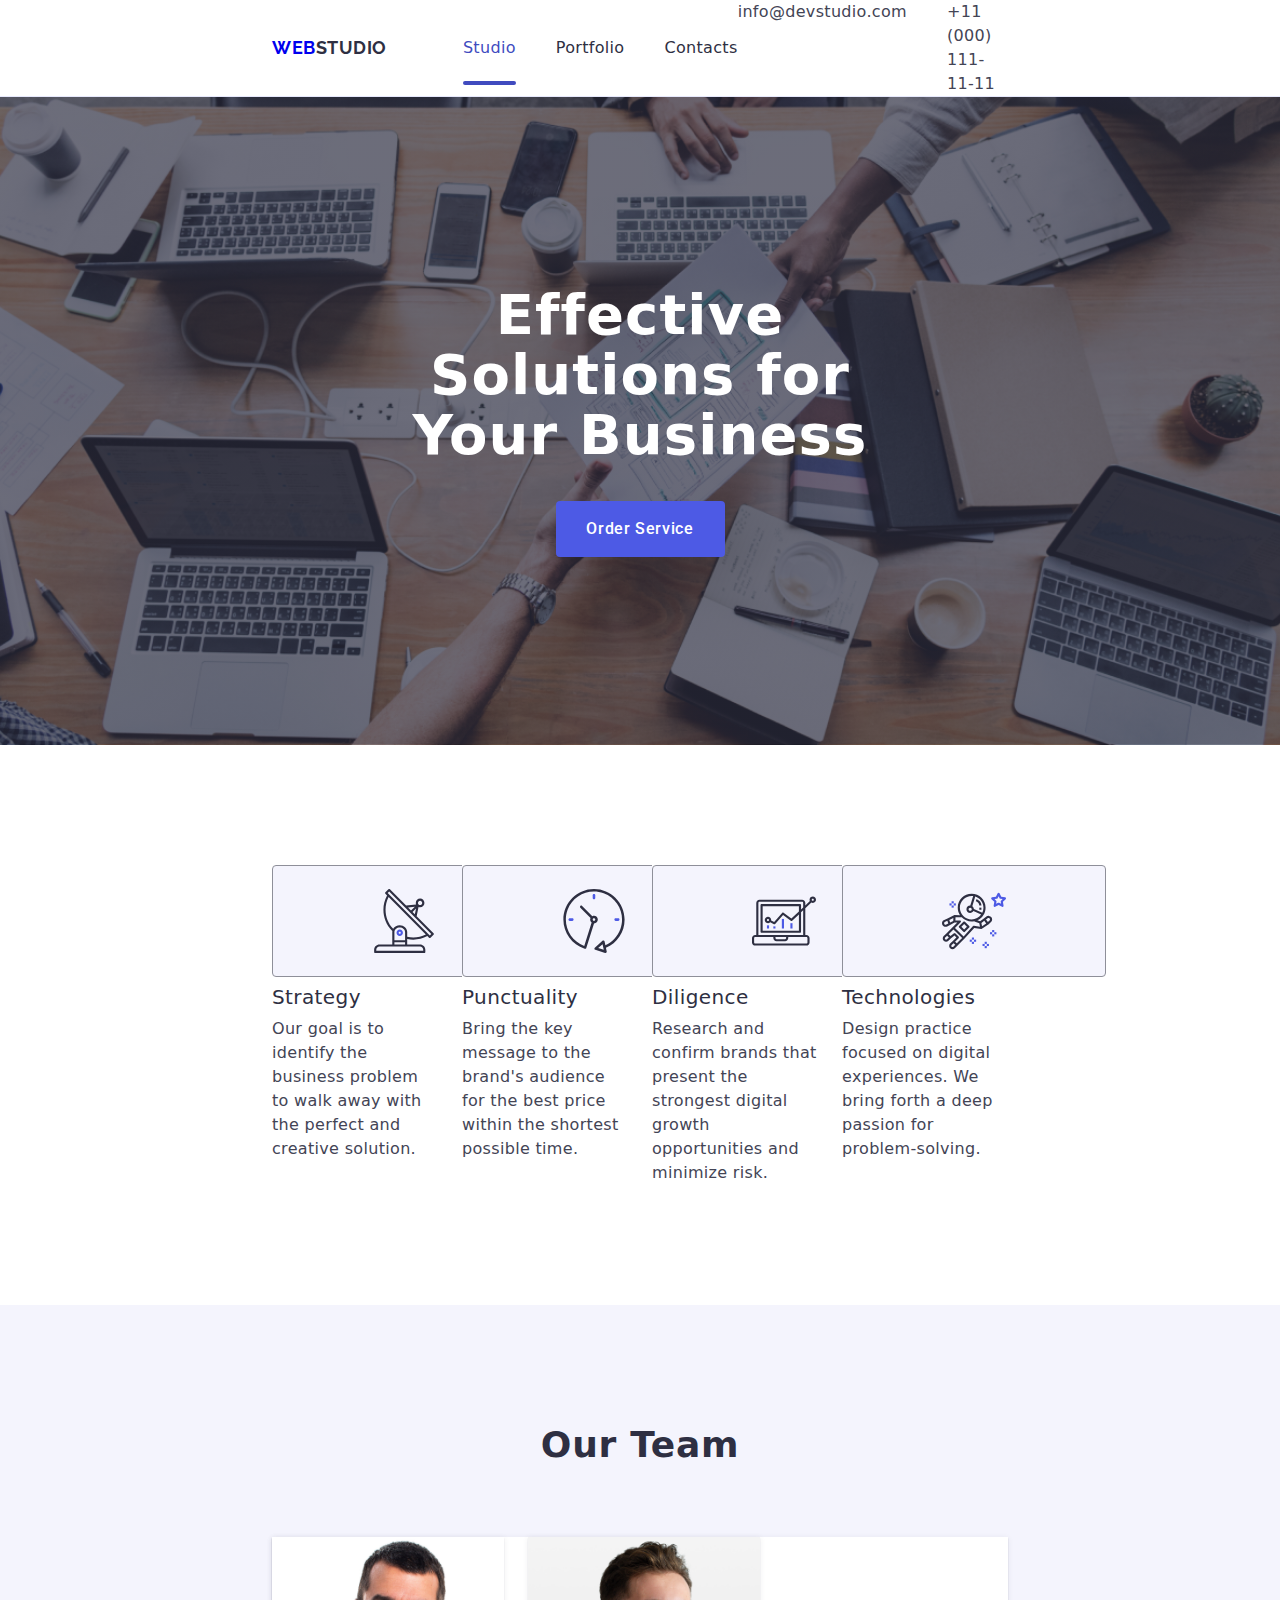
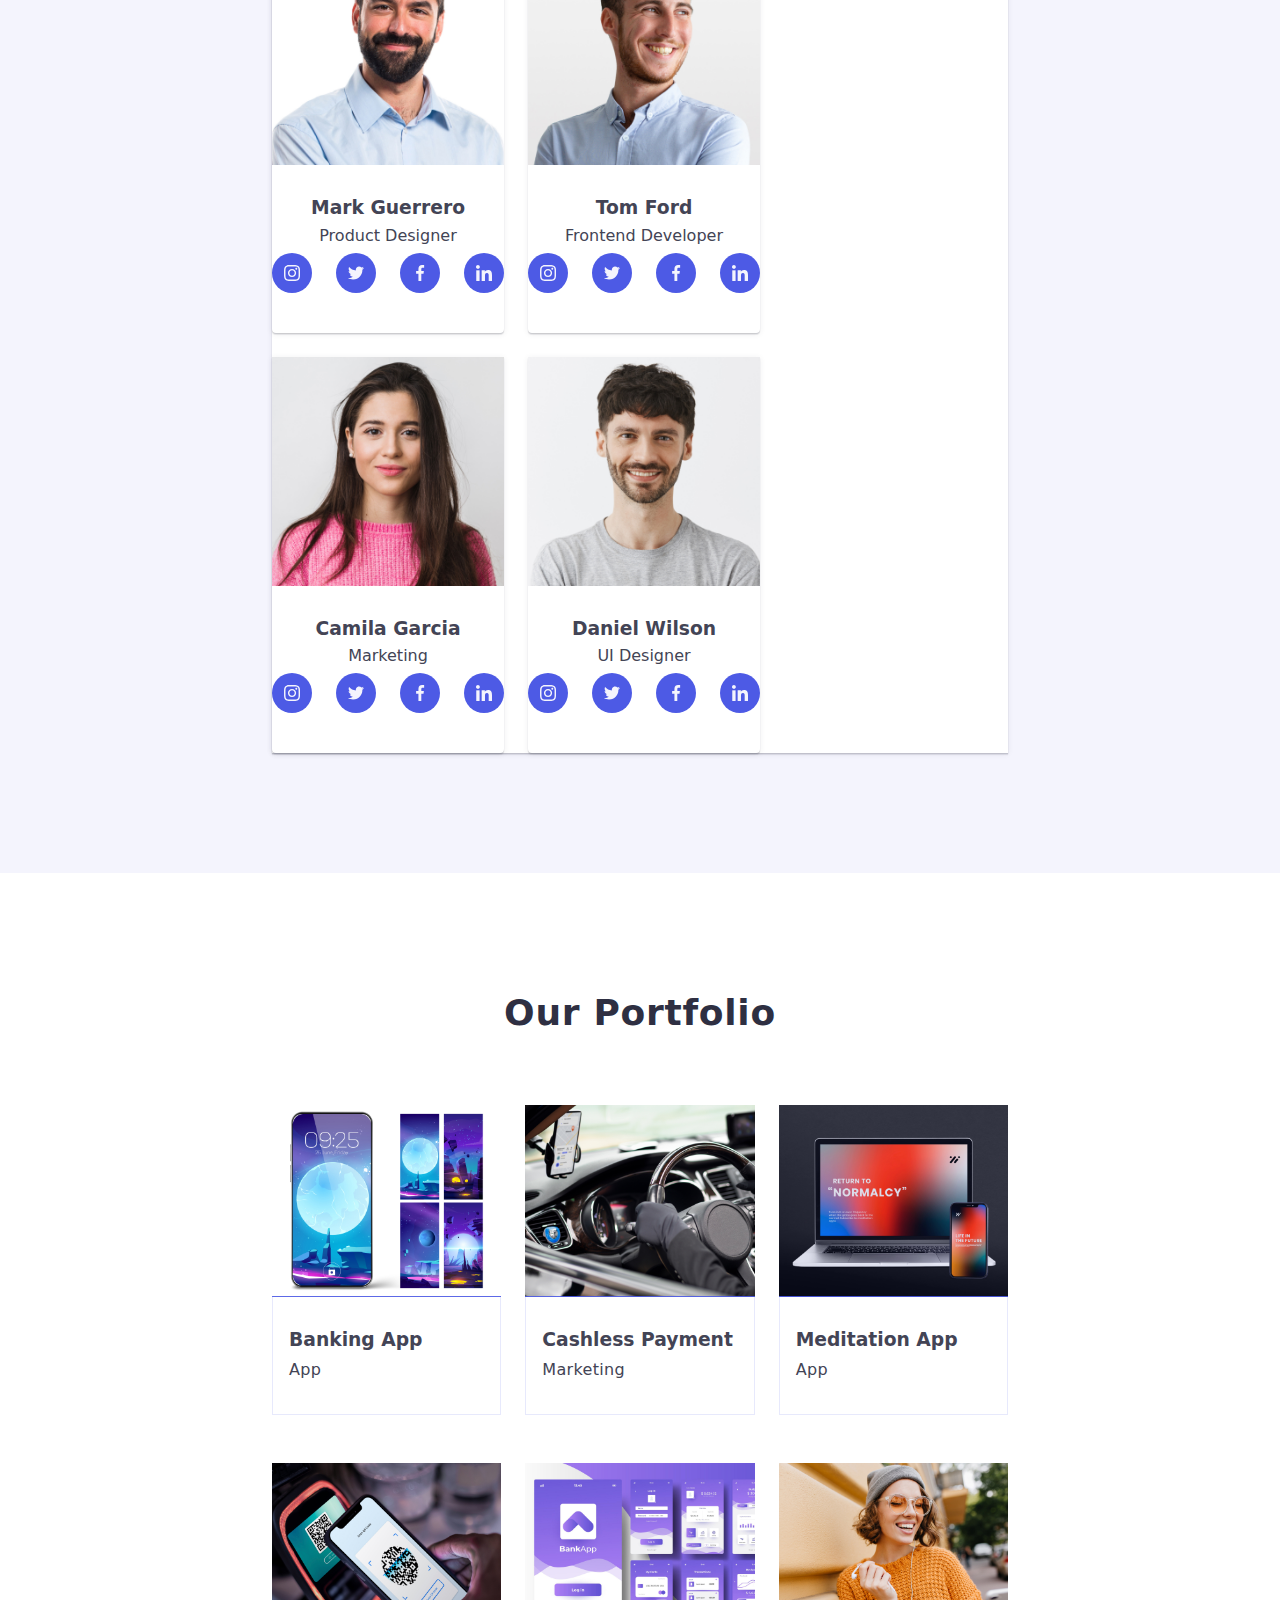
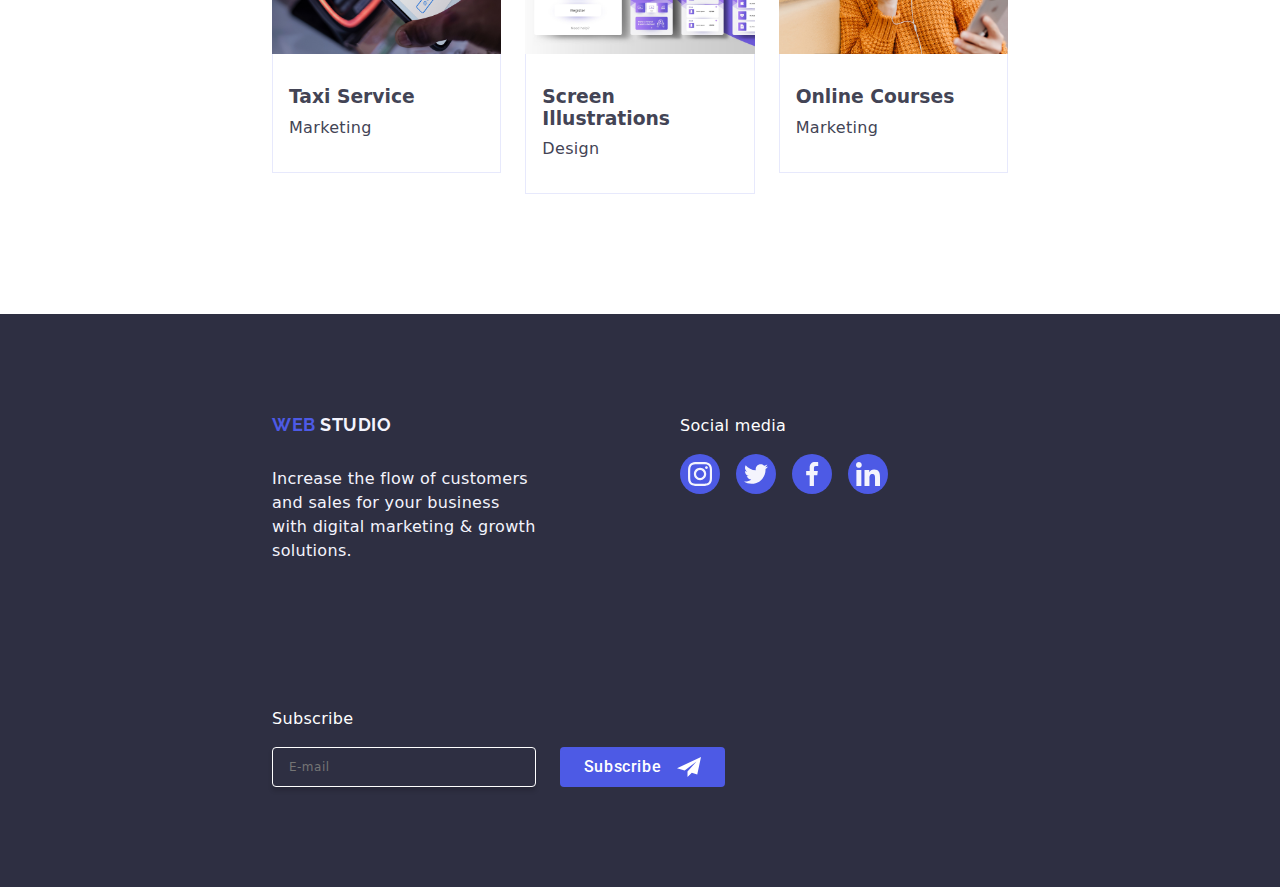
==== commit 70789634: "add index file" ====
--- a/index.html
+++ b/index.html
@@ -40,6 +40,64 @@
             </svg>
         </button>
     </div>
+    <div class="mob-menu ">
+        <div>
+        <button type="button" class="close-menu-btn">
+            <svg class="mob-close-icon" width="8" height="8">
+                <use href="./images/icomoon/icons.svg#icon-close">
+                </use>
+            </svg>
+        </button>
+        <nav>
+        <ul class="mob-list">
+            <li class="mob-menu-item"><a class="mob-link current" href="./index.html">Studio</a></li>
+            <li class="mob-menu-item"><a class="mob-link" href="">Portfolio</a></li>
+            <li class="mob-menu-item"><a class="mob-link" href="">Contacts</a></li>
+        </ul>
+        </nav>
+        </div>
+
+            <ul class="address-list-mob">
+                <li class="address-mob-item"><a class="address-mob" href="tel:+110001111111">+11 (000) 111-11-11</a></li>
+                <li class="address-mob-item"><a class="address-mob" href="mailto:info@devstudio.com">info@devstudio.com</a></li>
+                
+            </ul>
+
+        <ul class="mob-list-icon">
+            <li class="mob-link-icon">
+                <a class="mob-social-link" href="">
+                    <svg class="mob-social-icon" width="16" height="16">
+                        <use class="mob-icon-wrap" href="./images/icomoon/icons.svg#icon-instagram">
+                        </use>
+                    </svg>
+                </a>
+            </li>
+            <li class="mob-link-icon">
+                <a class="mob-social-link" href="">
+                    <svg class="mob-social-icon" width="16" height="16">
+                        <use class="mob-icon-wrap" href="./images/icomoon/icons.svg#icon-twitter-21">
+                        </use>
+                    </svg>
+                </a>
+            </li>
+            <li class="mob-link-icon">
+                <a class="mob-social-link" href="">
+                    <svg class="mob-social-icon" width="16" height="16">
+                        <use class="mob-icon-wrap" href="./images/icomoon/icons.svg#icon-facebook">
+                        </use>
+                    </svg>
+                </a>
+            </li>
+            <li class="mob-link-icon">
+                <a class="mob-social-link" href="">
+                    <svg class="mob-social-icon" width="16" height="16">
+                        <use class="mob-icon-wrap" href="./images/icomoon/icons.svg#icon-linkedin">
+                        </use>
+                    </svg>
+                </a>
+            </li>
+        </ul>
+    </div>
     </header>
 
     <main>
@@ -106,7 +164,10 @@
     <h2 class="our-team-subtitle">Our Team</h2>
     <ul class="team-list">
     <li class="team-item"> 
-        <img src="./images/img1.jpg" 
+        <img
+        srcset="./images/img1.jpg 1x,
+          ./images/img (2) mob.jpg 2x"
+        src="./images/img1.jpg" 
         alt="product-designer" 
         width=264
         class="team-image">
@@ -151,7 +212,11 @@
         </div>
     </li>
     <li class="team-item">
-         <img src="./images/img2.jpg" 
+         <img 
+         srcset="./images/img2.jpg 1x, 
+         ./images/img (3) mob.jpg 2x
+         "
+         src="./images/img2.jpg" 
          alt="frontend-developer"
           width=264
           class="team-image">
@@ -195,7 +260,10 @@
         </div>
     </li>
     <li class="team-item"> 
-        <img src="./images/img3.jpg" 
+        <img
+        srcset="./images/img3.jpg 1x,
+        ./images/img (4) mob.jpg 2x"
+        src="./images/img3.jpg" 
         alt="marketing"
          width=264
          class="team-image">
@@ -240,7 +308,10 @@
     </li>
     
     <li class="team-item">
-         <img src="./images/img4.jpg"
+         <img
+         srcset="./images/img4.jpg 1x,
+         ./images/img (4) mob.jpg 2x"
+         src="./images/img4.jpg"
           alt="ui-designer" 
           width=264
           class="team-image">
@@ -293,7 +364,10 @@
     <ul class="portfolio-list">
         <li class="portfolio-item">
             <div class="overlay-payment">
-            <img src="./images/img-1.jpg" 
+            <img 
+            srcset="./images/img-1.jpg 1x,
+            ./images/img mobi.jpg 2x"
+            src="./images/img-1.jpg" 
             alt="app1" width=360 height=300 class="portfolio-image">
             <p class="overlay">
             14 Stylish and User-Friendly App Design Concepts · Task Manager App · Calorie Tracker App · 
@@ -308,7 +382,10 @@
         </li>
         <li class="portfolio-item">
             <div class="overlay-payment">
-            <img src="./images/img-2.jpg"
+            <img 
+            srcset="./images/img-2.jpg 1x,
+            ./images/img (2) mobi.jpg 2x"
+            src="./images/img-2.jpg"
              alt="marketing1" width=360 height=300 class="portfolio-image">
              <p class="overlay">
                 14 Stylish and User-Friendly App Design Concepts · Task Manager App · Calorie Tracker App ·
@@ -323,7 +400,10 @@
         </li>
         <li class="portfolio-item">
         <div class="overlay-payment">
-            <img src="./images/img-3.jpg" alt="app2" 
+            <img 
+            srcset="./images/img-3.jpg 1x,
+            ./images/img (3) mobi.jpg 2x"
+            src="./images/img-3.jpg" alt="app2" 
             width=360 height=300 class="portfolio-image">
             <p class="overlay">
                 14 Stylish and User-Friendly App Design Concepts · Task Manager App · Calorie Tracker App ·
@@ -338,7 +418,10 @@
         </li>
         <li class="portfolio-item">
             <div class="overlay-payment">
-            <img src="./images/img-4.jpg" alt="marketing2"
+            <img 
+            srcset="./images/img-4.jpg 1x,
+            ./images/img (4) mobi.jpg 2x"
+            src="./images/img-4.jpg" alt="marketing2"
              width=360 height=300 class="portfolio-image">
              <p class="overlay">
             14 Stylish and User-Friendly App Design Concepts · Task Manager App · Calorie Tracker App ·
@@ -353,7 +436,10 @@
         </li>
         <li class="portfolio-item">
             <div class="overlay-payment">
-            <img src="./images/img-5.jpg" 
+            <img 
+            srcset="./images/img-5.jpg 1x,
+            ./images/img (5) mobi.jpg 2x"
+            src="./images/img-5.jpg" 
             alt="design" width=360 height=300 class="portfolio-image">
             <p class="overlay">
             14 Stylish and User-Friendly App Design Concepts · Task Manager App · Calorie Tracker App ·
@@ -368,7 +454,10 @@
         </li>
         <li class="portfolio-item">
             <div class="overlay-payment">
-            <img src="./images/img.jpg"
+            <img 
+            srcset="./images/img.jpg 1x,
+            ./images/img (6) mobi.jpg 2x"
+            src="./images/img.jpg"
              alt="marketing3" width=360 height=300 class="portfolio-image">
              <p class="overlay">
             14 Stylish and User-Friendly App Design Concepts · Task Manager App · Calorie Tracker App ·
@@ -453,7 +542,7 @@
 </div>
 </div>
     </footer>
-<!-- <div class="backdrop is-open">
+<div class="backdrop ">
     <div class="modal">
         <button type="button" class="modal-close">
             <svg class="modal-close-icon" width="8" height="8">
@@ -539,7 +628,7 @@
 
 
     </div>
-</div> -->
+</div>
 
 
 </body>
--- a/css/styles.css
+++ b/css/styles.css
@@ -1,5 +1,5 @@
   body{
-font-family:"Roboto", sans-serif;
+
 color: #434455;
 background-color: #fff;
 min-height: 100vh;
@@ -73,6 +73,121 @@
     justify-content: space-between;
     align-items:center;
 }
+
+.mob-menu {
+    position: fixed;
+    top: 0;
+    width: 100%;
+    height: 100%;
+    background: #fff;
+    visibility: hidden;
+    opacity: 0;
+    pointer-events: none;
+    padding-top: 24px;
+    padding-right: 24px;
+    padding-bottom: 40px;
+    padding-left: 16px;
+    display: flex;
+    flex-direction: column;
+    overflow: auto;
+}
+
+.close-menu-btn {
+        display: block;
+        margin-left: auto;
+        margin-bottom: 24px;
+        width: 24px;
+        height: 24px;
+        border-radius: 50%;
+        background-color: transparent;
+        border: 1px solid rgba(0, 0, 0, 0.1);
+        cursor: pointer;
+}
+
+.mob-close-icon{}
+
+.mob-list {
+    
+}
+
+.mob-menu-item:not(:last-child){
+    margin-bottom: 40px;
+}
+
+.mob-link {
+    font-weight: 700;
+        font-size: 36px;
+        line-height: 1.11;
+        letter-spacing: 0.02em;
+        color: #2e2f42;
+}
+
+.current {}
+
+.address-list-mob {
+    margin-top: auto;
+    margin-bottom: 48px;
+}
+
+.address-mob-item:not(:last-child){
+    margin-bottom: 24px;
+}
+
+.address-mob {}
+
+.mob-list-icon {
+        gap: 16px;
+            display: flex;
+            justify-content: center;
+            margin-top: 8px;
+    
+    
+}
+
+.mob-link-icon {
+    width: 40px;
+        height: 40px;
+        transition: background-color 250ms cubic-bezier(0.4, 0, 0.2, 1);
+    }
+    
+
+
+.mob-social-link{
+        width: 100%;
+        height: 100%;
+        background-color: #4d5ae5;
+        border-radius: 50%;
+        position: relative;
+        display: flex;
+        justify-content: center;
+        align-items: center;
+        transition: background-color 250ms cubic-bezier(0.4, 0, 0.2, 1);
+}
+
+.mob-social-link:focus {
+    background-color: #4d5ae5;
+}
+.mob-social-link:hover {
+    background-color: #4d5ae5;
+}
+
+
+.mob-social-icon {
+    fill: #f4f4fd
+    
+}
+
+.mob-icon-wrap {
+background-color: 250ms cubic-bezier(0.4, 0, 0.2, 1);
+}
+
+
+
+
+
+
+
+
 
 .logo{
     font-weight: 700;
@@ -262,7 +377,7 @@
 
 .features{
 /* padding: 120px 0 120px; */
-padding: 96px 0 16px;
+padding: 96px 0;
 }
 
 .visually-hidden{
@@ -316,6 +431,7 @@
     letter-spacing: 0.02em;
     text-align: center;
     color: #2e2f42;
+    margin-bottom: 8px;
     /* font-weight: 500;
         font-size: 20px;
         line-height: 1.2;
@@ -348,6 +464,9 @@
     background: #f4f4fd;
 }
 
+.container-narrow{
+    width: 584px;
+}
 .our-team-subtitle{
     font-weight: 700;
         font-size: 36px;
@@ -372,9 +491,6 @@
      border-radius: 0 0 4px 4px;
     /* flex-basis: calc((100% - 72px) / 4); */
     width: 100%;
-    box-shadow: 0 2px 1px 0 rgba(46, 47, 66, 0.08), 0 1px 1px 0 rgba(46, 47, 66, 0.16), 0 1px 6px 0 rgba(46, 47, 66, 0.08);
-        background: #fff;
-  
        
 }
 
@@ -387,7 +503,7 @@
     height: auto;
 }
 .team-image {
-margin: 0 auto;
+
 
 }
 
@@ -398,6 +514,7 @@
 
 .team-text {
         text-align: center;
+        margin-bottom: 8px;
 }
 
 .our-team-icon{
@@ -420,9 +537,8 @@
 
 .icon{
 width: 100%;
-height: 100%;
-border-radius: 50%;
-color: #F4F4FD;
+    height: 100%;
+    border-radius: 50%;
 background-color: #4d5ae5;
 position: relative;
 display: flex;
@@ -554,6 +670,7 @@
 
 .f-container{
     /* margin-right: 120px; */
+    margin-bottom: 72px;
 }
 .footer-logo {
 font-weight: 700;
@@ -635,7 +752,6 @@
         color: #f4f4fd;
         max-width: 264px;
         text-align: left;
-        margin-bottom: 72px;
 }
 
 .footer-subscribe{
@@ -940,20 +1056,24 @@
 
 @media screen and (min-width:768px) {
     
+    .container{
+        max-width: 768px;
+    }
     .hero{
         padding: 112px 0;
 background-image: linear-gradient(rgba(46, 47, 66, 0.7),
             rgba(46, 47, 66, 0.7)),
-        url(../images/Dark-bg\ \(1\).jpg);
+        url(../images/Dark-bg\ tab.jpg);
     }
     
 .hero-title {
     font-size: 56px;
-    line-height: 1.07;
+    max-width: 496px;
+    margin-bottom: 36px;
 }
 
     .features{
-        padding: 96px 0 16px;
+        padding: 96px 0;
     }
 
    .features-list{
@@ -969,6 +1089,7 @@
 
   .features-subtitle {
     text-align: left;
+    margin-bottom: 8px;
   }
 
    .features-item-text{
@@ -983,7 +1104,7 @@
    }
 
    .container-narrow{
-            width: 552px;
+            width: 584 px;
             align-items: baseline;
    }
 
@@ -998,6 +1119,10 @@
     flex-basis: calc((100% - 24px) / 2);
   }
 
+  .team-text{
+    margin-bottom: 8px;
+  }
+
   .our-portfolio{
 
   }
@@ -1013,23 +1138,36 @@
    .footer {
      padding-top: 96px;
      padding-bottom: 96px;
+    
           }
 
     .footer-container{
-            display: flex;
-            gap: 72px 24px;
-            flex-wrap: wrap;
+        display: flex;
+         flex-wrap: wrap;
+         gap: 72px 24px;
+                        
     }
     
     .container-footer{
-    margin-bottom: 72px;
         text-align: center;
-        
-    }
-    
+   
+    }
+    
+    .f-container{
+        margin-bottom: 72px;
+    }
 
     .footer-logo{
     display: inline-block;
+    }
+
+    .footer-text{
+            max-width: 288px;
+                margin-top: 16px;
+                color: #f4f4fd;
+                font-size: 16px;
+                line-height: 1.5;
+                letter-spacing: 0.02em;
     }
 
     .footer-text-two{
@@ -1090,6 +1228,12 @@
                 url(../images/people-office\ 1.jpg);
     }
 
+    .hero-title{
+        font-size: 56px;
+        max-width: 496px;
+    }
+
+
 
     .features{
         padding: 120px 0 120px;
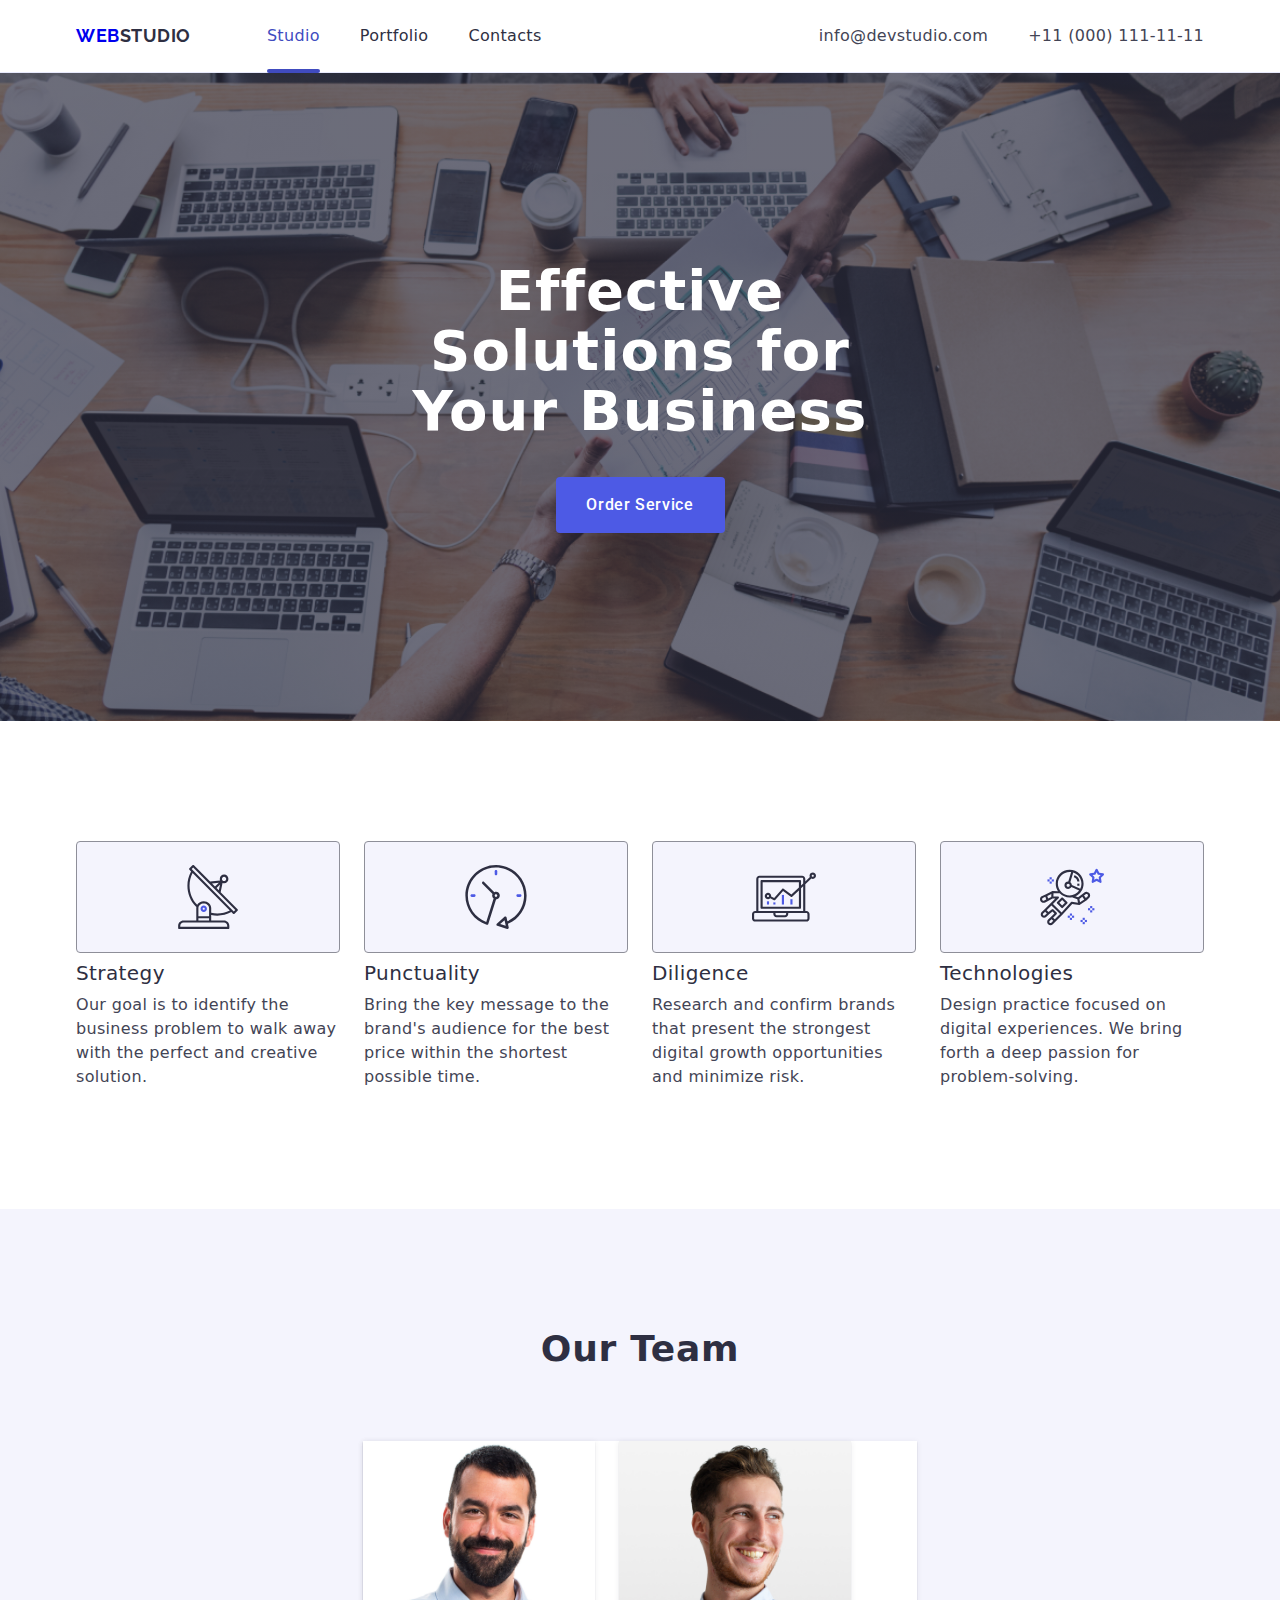
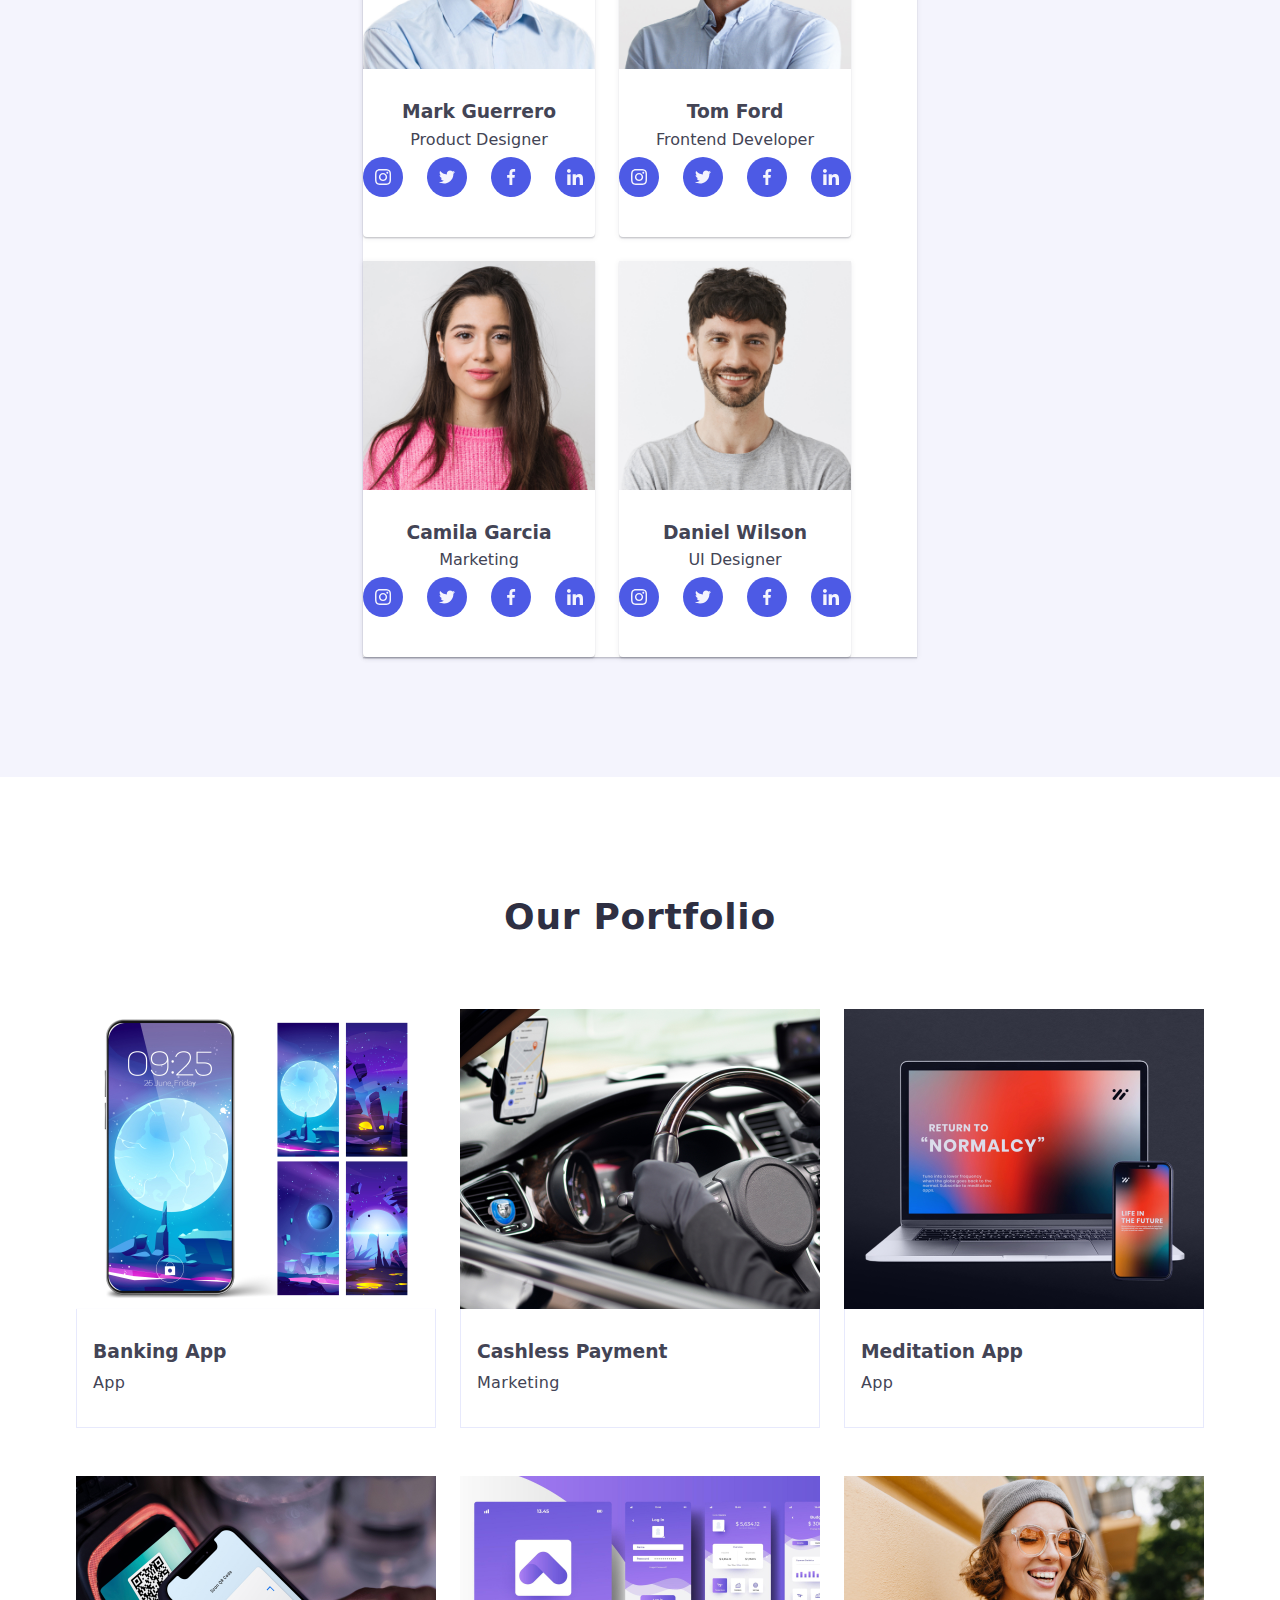
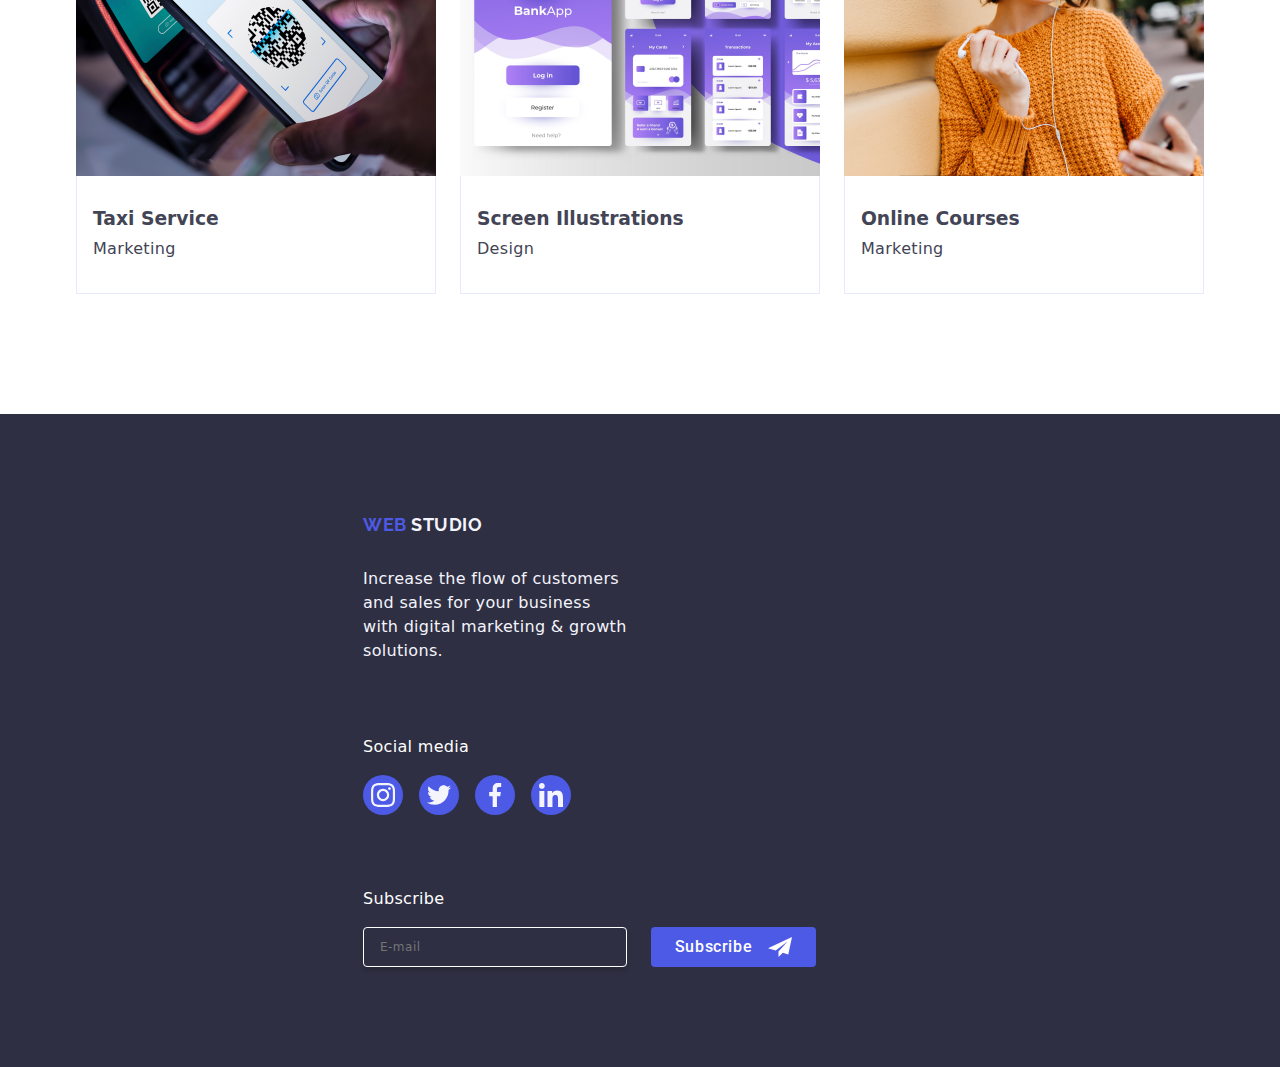
==== commit 25d4a1f0: "add index file" ====
--- a/index.html
+++ b/index.html
@@ -364,11 +364,16 @@
     <ul class="portfolio-list">
         <li class="portfolio-item">
             <div class="overlay-payment">
-            <img 
-            srcset="./images/img-1.jpg 1x,
-            ./images/img mobi.jpg 2x"
-            src="./images/img-1.jpg" 
-            alt="app1" width=360 height=300 class="portfolio-image">
+                <picture>
+                    <source src="./images/banking app 1x dec.jpg 1x, ./images/banking app 2x dec.jpg 2x" media="(min-width:1158px)">
+                    <source src="./images/banking app 1x tab.jpg 1x, ./images/banking app 2x tab.jpg 2x" media="(min-width:768px)">
+                    <source src="./images/banking app 1x mob.jpg 1x, ./images/banking app 2x mob.jpg 2x" media="(min-width:320px)">
+                <img srcset="./images/img-1.jpg 1x,
+                            ./images/img mobi.jpg 2x" 
+                            src="./images/img-1.jpg" 
+                            alt="app1" width=360 height=300 
+                            class="portfolio-image">
+                </picture>
             <p class="overlay">
             14 Stylish and User-Friendly App Design Concepts · Task Manager App · Calorie Tracker App · 
             Exotic Fruit Ecommerce App ·
@@ -382,11 +387,16 @@
         </li>
         <li class="portfolio-item">
             <div class="overlay-payment">
-            <img 
-            srcset="./images/img-2.jpg 1x,
-            ./images/img (2) mobi.jpg 2x"
-            src="./images/img-2.jpg"
-             alt="marketing1" width=360 height=300 class="portfolio-image">
+                <picture>
+                    <source src="./images/cashless payment 1x dec.jpg 1x, ./images/cashless payment 2x dec.jpg 2x" media="(min-width:1158px)">
+                    <source src="./images/cashless payment 1x tab.jpg 1x, ./images/cashless payment 2x tab.jpg 2x" media="(min-width:768px)">
+                    <source src="./images/cashless payment 1x mob.jpg 1x, ./images/cashless payment 2x mob.jpg 2x" media="(min-width:320px)">
+                    <img srcset="./images/img-2.jpg 1x,
+                                ./images/img (2) mobi.jpg 2x" 
+                                src="./images/img-2.jpg" 
+                                alt="marketing1" width=360 height=300
+                                class="portfolio-image">
+                </picture>
              <p class="overlay">
                 14 Stylish and User-Friendly App Design Concepts · Task Manager App · Calorie Tracker App ·
                 Exotic Fruit Ecommerce App ·
@@ -400,11 +410,19 @@
         </li>
         <li class="portfolio-item">
         <div class="overlay-payment">
-            <img 
-            srcset="./images/img-3.jpg 1x,
-            ./images/img (3) mobi.jpg 2x"
-            src="./images/img-3.jpg" alt="app2" 
-            width=360 height=300 class="portfolio-image">
+            <picture>
+                <source src="./images/meditation app 1x dec.jpg 1x, ./images/meditation app 2x dec.jpg 2x"
+                    media="(min-width:1158px)">
+                <source src="./images/meditation app 1x tab.jpg 1x, ./images/meditation app 2x tab.jpg 2x"
+                    media="(min-width:768px)">
+                <source src="./images/meditation app 1x mob.jpg 1x, ./images/meditation app 2x mob.jpg 2x"
+                    media="(min-width:320px)">
+            <img srcset="./images/img-3.jpg 1x,
+                        ./images/img (3) mobi.jpg 2x"
+                         src="./images/img-3.jpg" 
+                         alt="app2" width=360 height=300
+                         class="portfolio-image">
+                </picture>
             <p class="overlay">
                 14 Stylish and User-Friendly App Design Concepts · Task Manager App · Calorie Tracker App ·
                 Exotic Fruit Ecommerce App ·
@@ -418,11 +436,19 @@
         </li>
         <li class="portfolio-item">
             <div class="overlay-payment">
-            <img 
-            srcset="./images/img-4.jpg 1x,
-            ./images/img (4) mobi.jpg 2x"
-            src="./images/img-4.jpg" alt="marketing2"
-             width=360 height=300 class="portfolio-image">
+                <picture>
+                    <source src="./images/taxi service 1x dec.jpg 1x, ./images/taxi service 2x dec.jpg 2x"
+                        media="(min-width:1158px)">
+                    <source src="./images/taxi service 1x tab.jpg 1x, ./images/taxi service 2x tab.jpg 2x"
+                        media="(min-width:768px)">
+                    <source src="./images/taxi service 1x mob.jpg 1x, ./images/taxi service 2x mob.jpg 2x"
+                        media="(min-width:320px)">
+                <img srcset="./images/img-4.jpg 1x,
+                            ./images/img (4) mobi.jpg 2x" 
+                            src="./images/img-4.jpg" 
+                            alt="marketing2" width=360 height=300
+                            class="portfolio-image">
+                    </picture>
              <p class="overlay">
             14 Stylish and User-Friendly App Design Concepts · Task Manager App · Calorie Tracker App ·
             Exotic Fruit Ecommerce App ·
@@ -436,11 +462,17 @@
         </li>
         <li class="portfolio-item">
             <div class="overlay-payment">
-            <img 
-            srcset="./images/img-5.jpg 1x,
-            ./images/img (5) mobi.jpg 2x"
-            src="./images/img-5.jpg" 
-            alt="design" width=360 height=300 class="portfolio-image">
+                <picture>
+                    <source src="./images/screen illustrations 1x dec.jpg 1x, ./images/screen illustrations 2x dec.jpg 2x" media="(min-width:1158px)">
+                    <source src="./images/screen illustrations 1x tab.jpg 1x, ./images/screen illustrations 2x tab.jpg 2x" media="(min-width:768px)">
+                    <source src="./images/screen illustrations 1x mob.jpg 1x, ./images/screen illustrations 2x mob.jpg 2x" media="(min-width:320px)">
+                <img 
+                           srcset="./images/img-5.jpg 1x,
+                            ./images/img (5) mobi.jpg 2x" 
+                            src="./images/img-5.jpg" 
+                            alt="design" width=360 height=300
+                            class="portfolio-image">
+                </picture>
             <p class="overlay">
             14 Stylish and User-Friendly App Design Concepts · Task Manager App · Calorie Tracker App ·
             Exotic Fruit Ecommerce App ·
@@ -454,11 +486,19 @@
         </li>
         <li class="portfolio-item">
             <div class="overlay-payment">
-            <img 
-            srcset="./images/img.jpg 1x,
-            ./images/img (6) mobi.jpg 2x"
-            src="./images/img.jpg"
-             alt="marketing3" width=360 height=300 class="portfolio-image">
+                <picture>
+                    <source src="./images/online courses 1x dec.jpg 1x, ./images/online courses 2x dec.jpg 2x"
+                        media="(min-width:1158px)">
+                    <source src="./images/online courses 1x tab.jpg 1x, ./images/online courses 2x tab.jpg 2x"
+                        media="(min-width:768px)">
+                    <source src="./images/online courses 1x mob.jpg 1x, ./images/online courses 2x mob.jpg 2x"
+                        media="(min-width:320px)">
+                <img srcset="./images/img.jpg 1x,
+                            ./images/img (6) mobi.jpg 2x"
+                             src="./images/img.jpg" 
+                             alt="marketing3" width=360 height=300
+                             class="portfolio-image">
+                    </picture>
              <p class="overlay">
             14 Stylish and User-Friendly App Design Concepts · Task Manager App · Calorie Tracker App ·
             Exotic Fruit Ecommerce App ·
--- a/css/styles.css
+++ b/css/styles.css
@@ -608,6 +608,10 @@
 .overlay-payment{
     position: relative;
     overflow: hidden;
+}
+
+.overlay-payment picture{
+    flex-shrink: 0;
 }
 
 .overlay{
@@ -1070,6 +1074,7 @@
     font-size: 56px;
     max-width: 496px;
     margin-bottom: 36px;
+    line-height: 1.07
 }
 
     .features{
@@ -1144,13 +1149,13 @@
     .footer-container{
         display: flex;
          flex-wrap: wrap;
-         gap: 72px 24px;
+         
                         
     }
     
     .container-footer{
         text-align: center;
-   
+         gap: 72px 24px;    
     }
     
     .f-container{
@@ -1231,6 +1236,7 @@
     .hero-title{
         font-size: 56px;
         max-width: 496px;
+        line-height: 1.07
     }
 
 
@@ -1333,8 +1339,9 @@
         }
 
         .footer-container{
-            display: flex;
-           align-items: baseline; 
+                display: flex;
+                    flex-direction: row;
+                    gap: unset;
         }
 
         .f-container{
@@ -1355,8 +1362,8 @@
         }
 
         .container-footer{
-            width: 208px;
-            height: 80px;
+                    margin-right: 80px;
+        
         }
 
         .footer-text-two{
@@ -1388,7 +1395,8 @@
         }
 
         .container{
-            width: 1158px;
+            max-width: 1158px;
+            padding: 0 15px;
         }
    
     }
